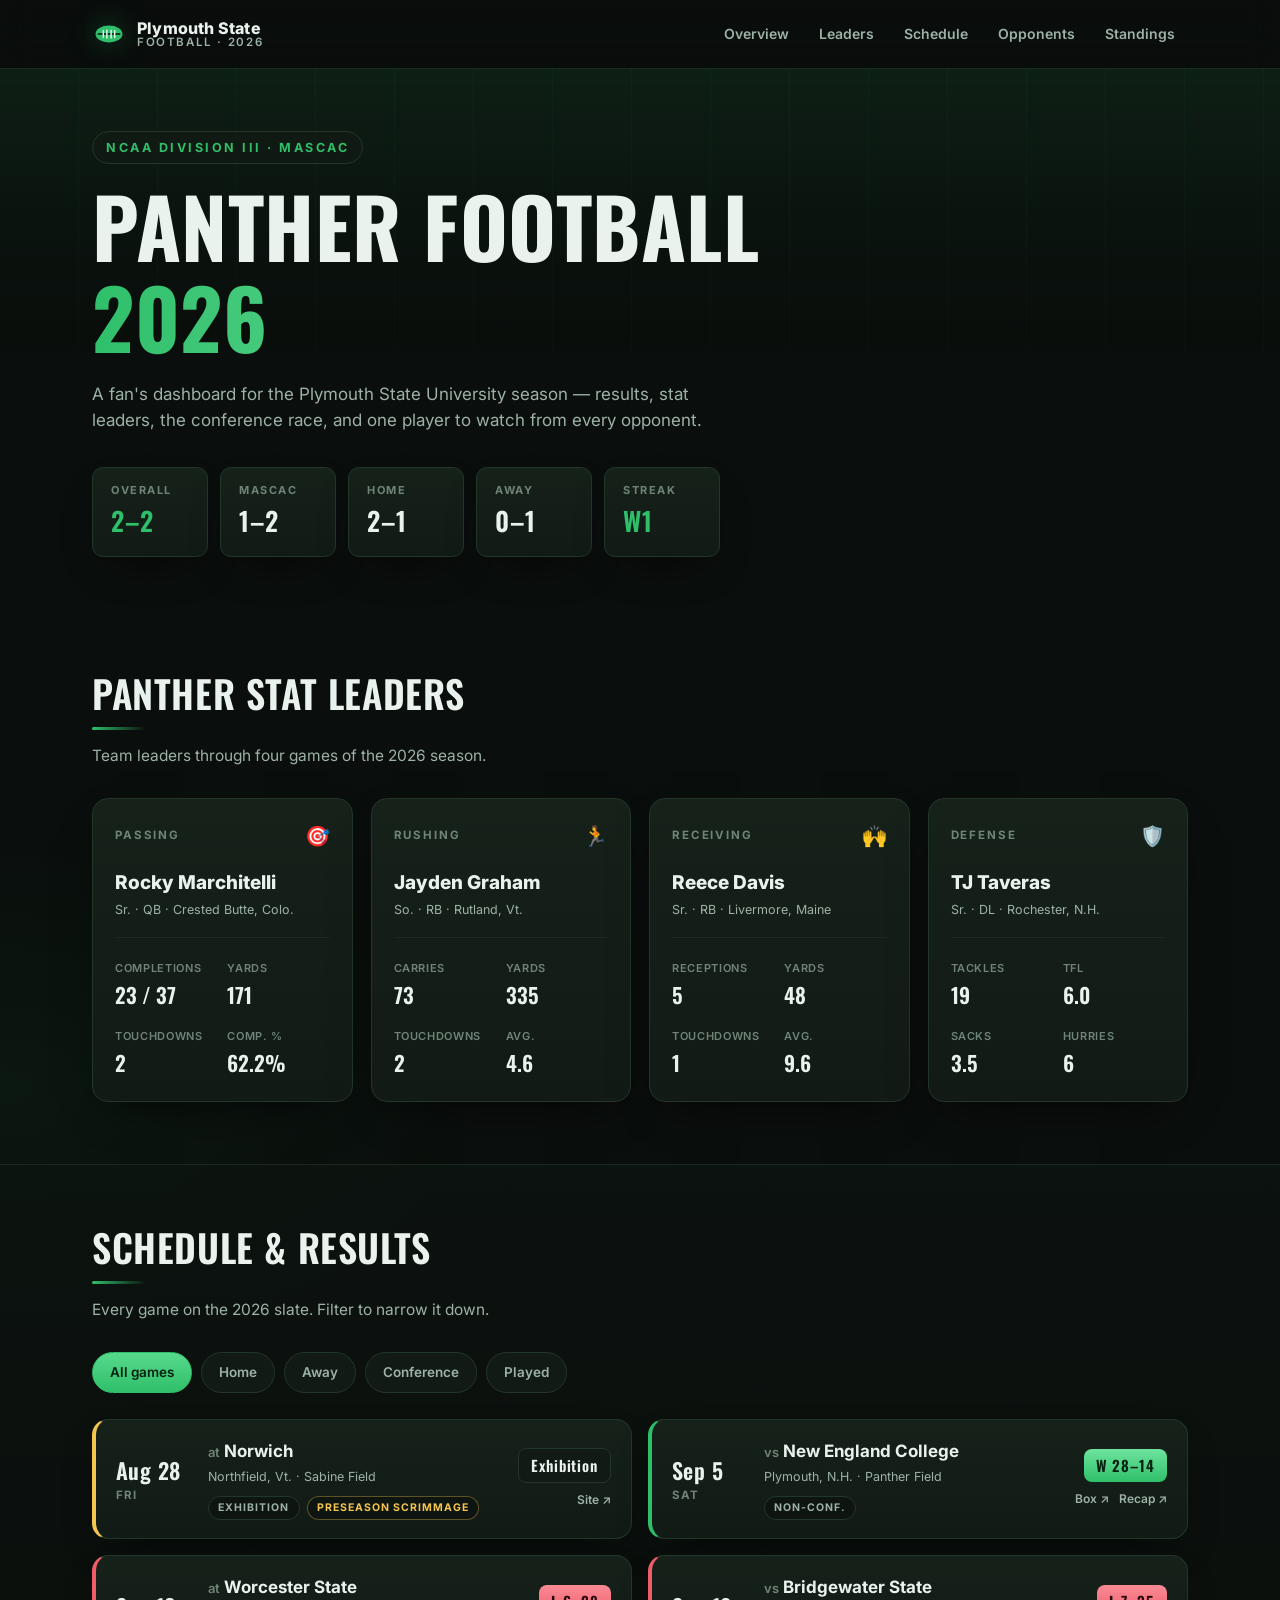
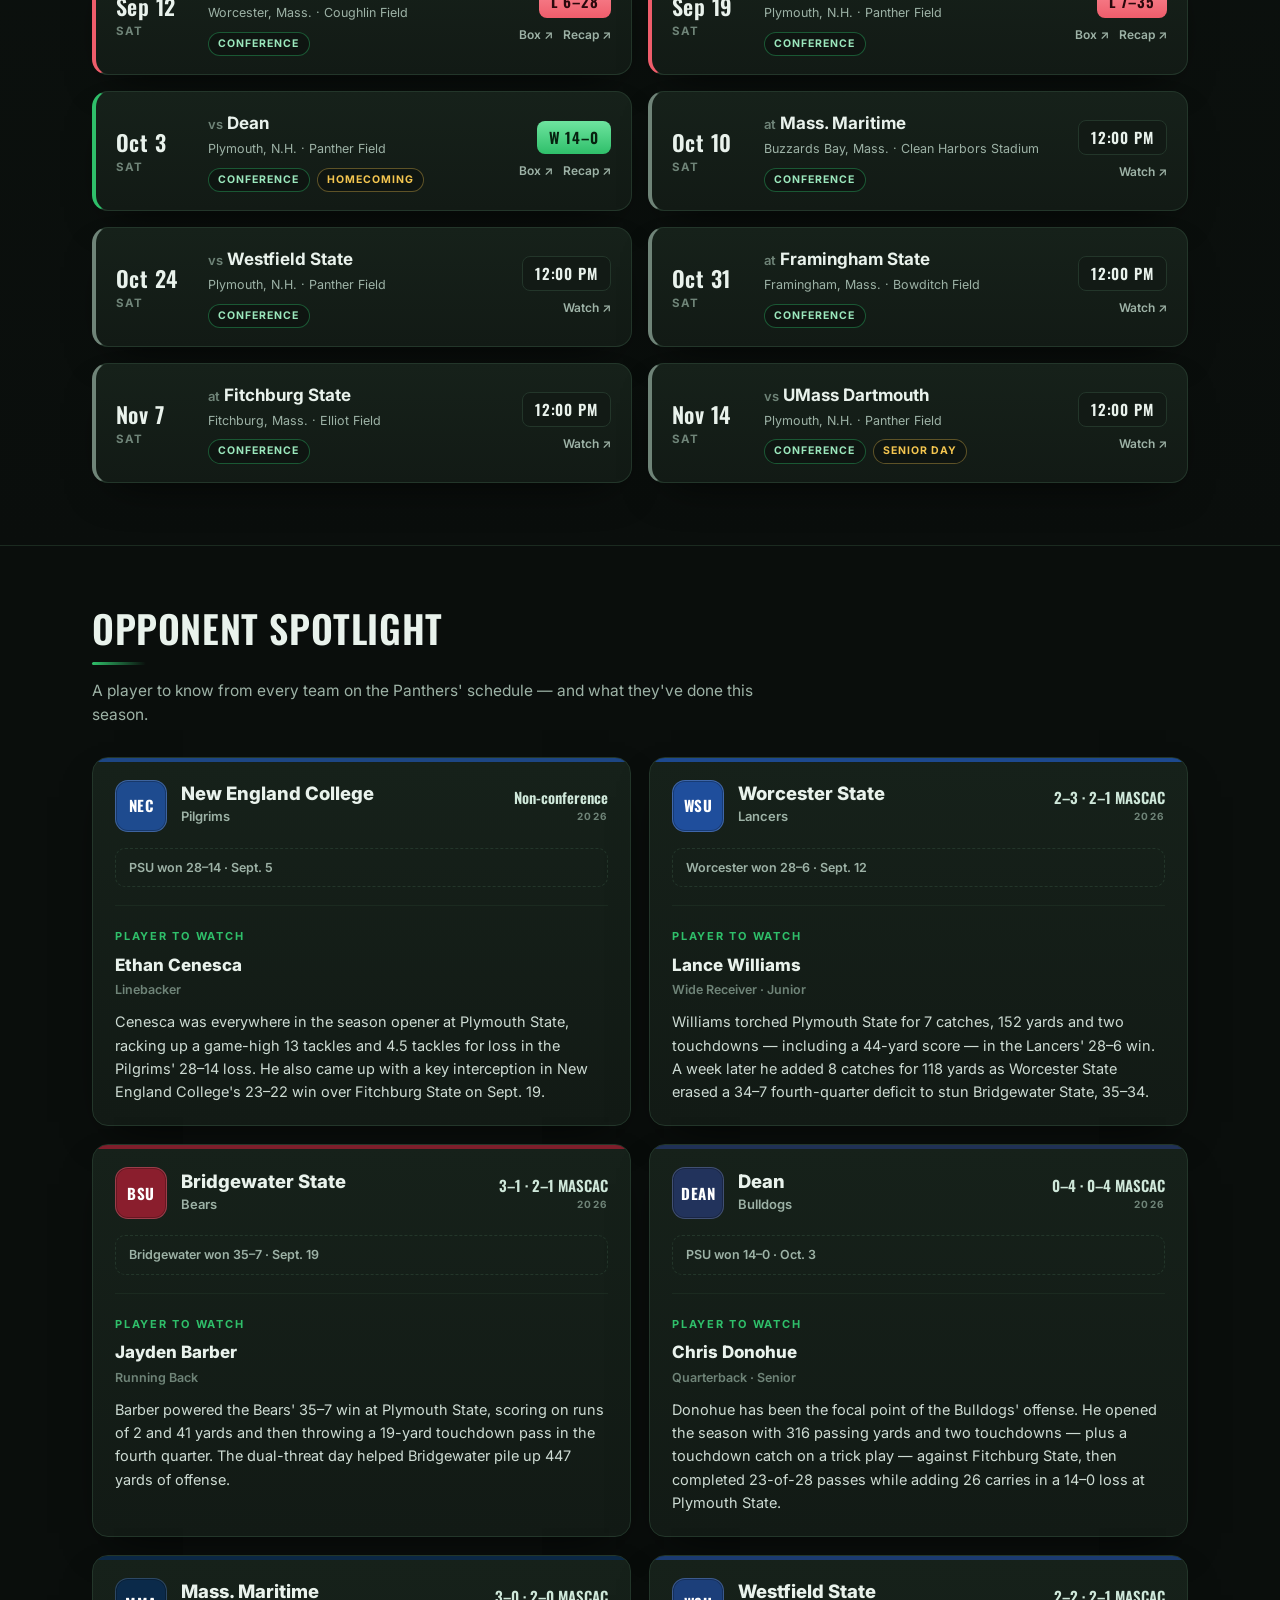
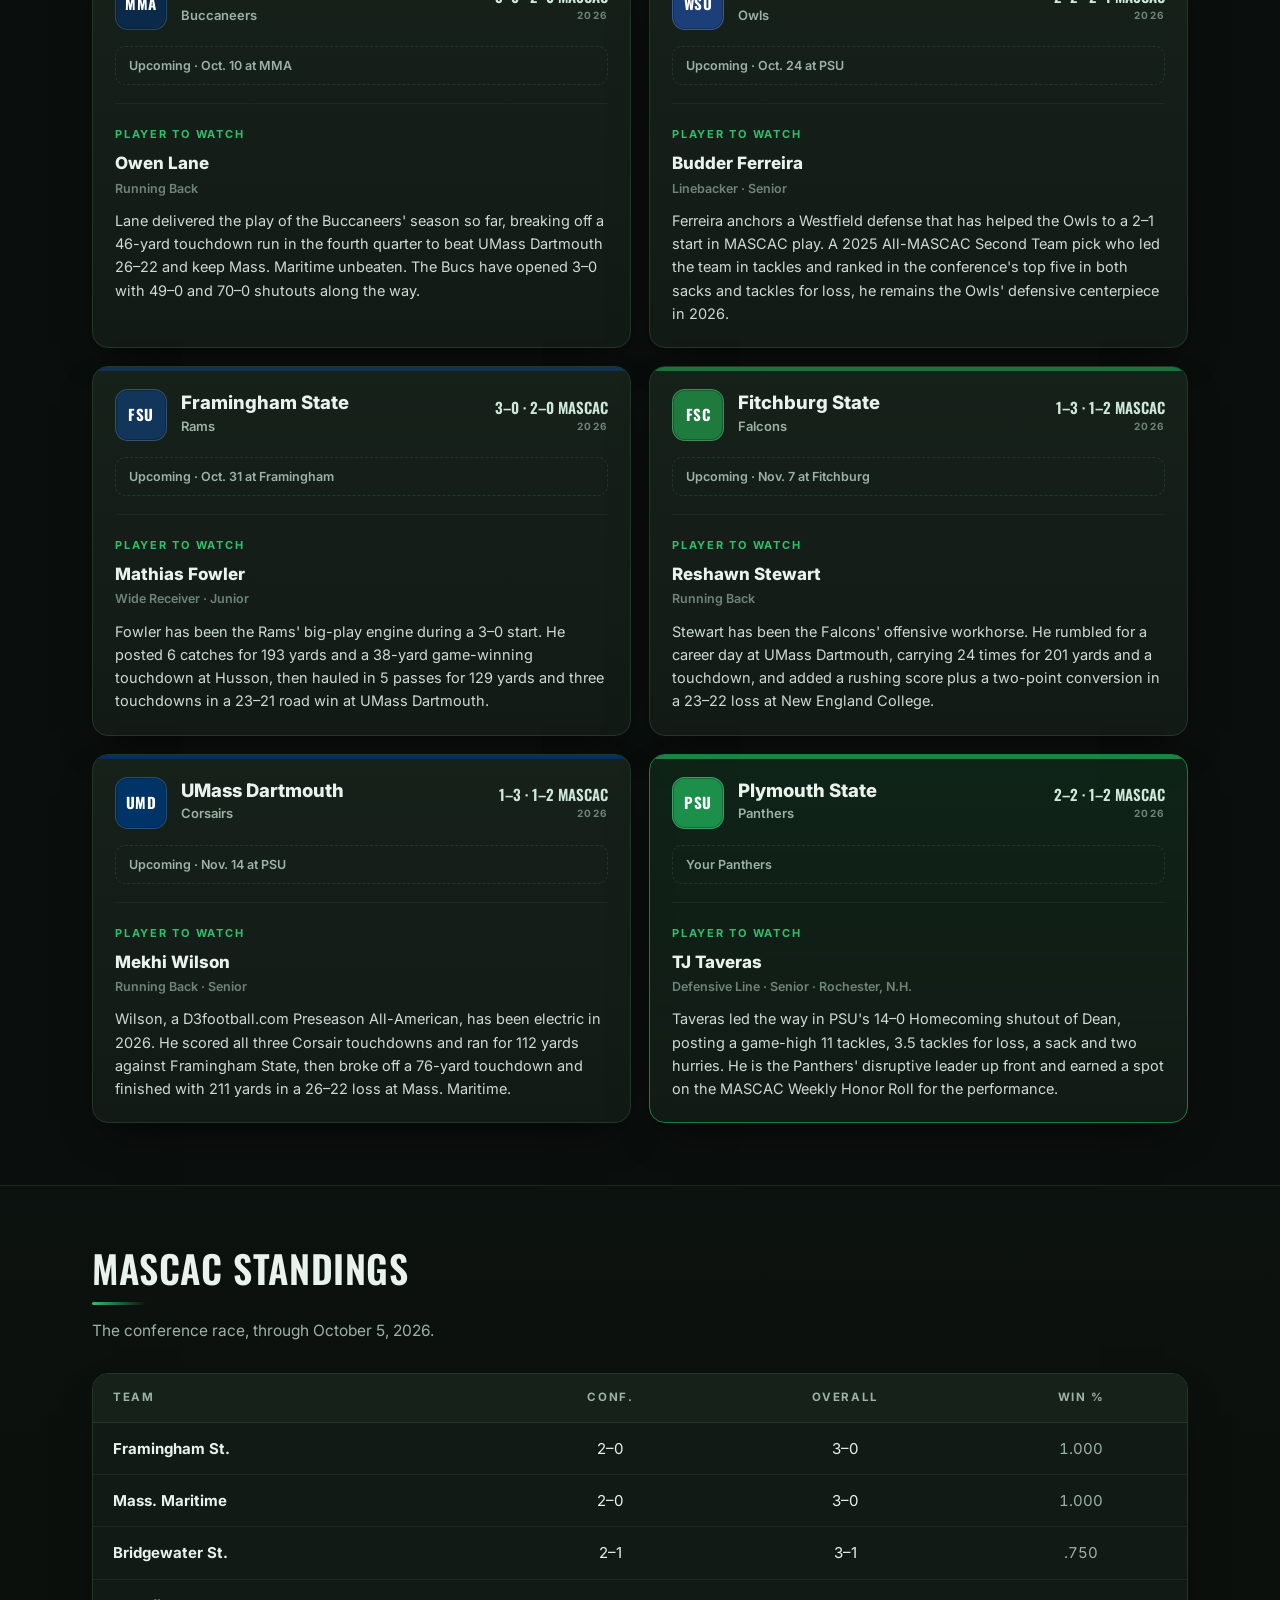
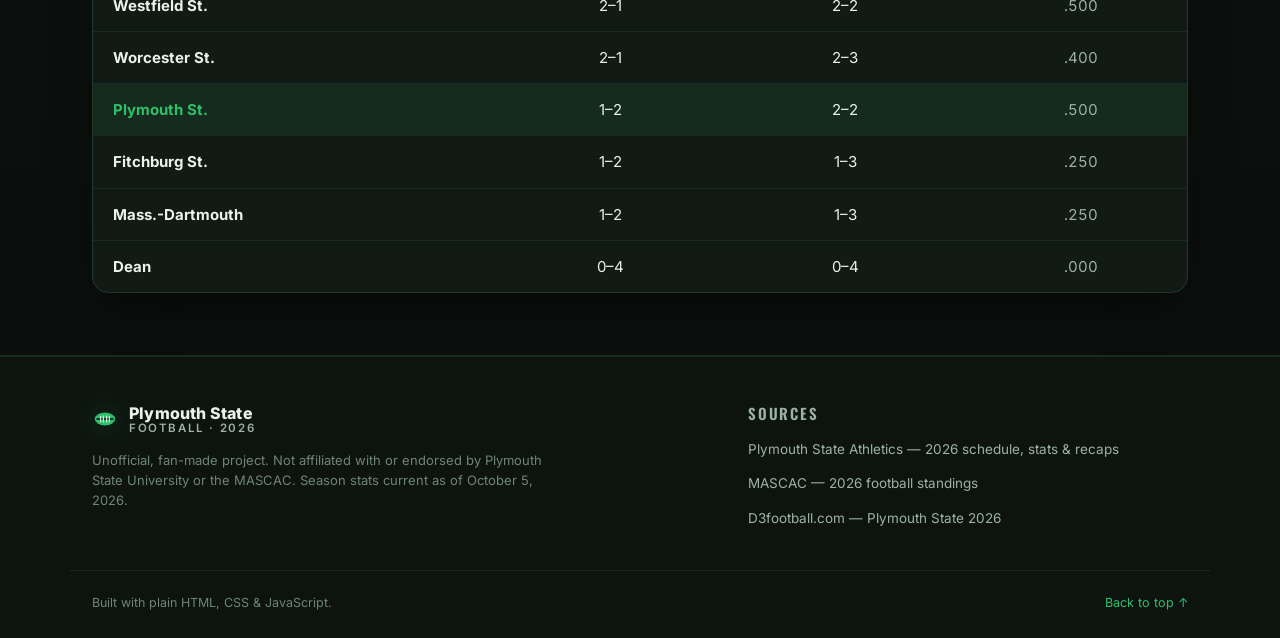
==== index.html @ 19d12f1f "Plymouth State Football 2026 season dashboard" ====
<!DOCTYPE html>
<html lang="en">
<head>
  <meta charset="UTF-8" />
  <meta name="viewport" content="width=device-width, initial-scale=1.0" />
  <title>Plymouth State Football · 2026 Season</title>
  <meta name="description" content="Unofficial dashboard for the Plymouth State University Panthers 2026 football season: schedule, results, stat leaders, MASCAC standings, and a featured player from every opponent." />
  <link rel="preconnect" href="https://fonts.googleapis.com" />
  <link rel="preconnect" href="https://fonts.gstatic.com" crossorigin />
  <link href="https://fonts.googleapis.com/css2?family=Inter:wght@400;500;600;700;800;900&family=Oswald:wght@500;600;700&display=swap" rel="stylesheet" />
  <link rel="stylesheet" href="styles.css" />
</head>
<body>
  <!-- ===================== HEADER ===================== -->
  <header class="site-header" id="top">
    <div class="container header-inner">
      <a class="brand" href="#top">
        <span class="brand-mark" aria-hidden="true">
          <svg viewBox="0 0 48 48" width="34" height="34" role="img" aria-label="Football">
            <ellipse cx="24" cy="24" rx="19" ry="12" fill="#2fbf6a"/>
            <path d="M9 24h30" stroke="#0a0e0c" stroke-width="2.4" stroke-linecap="round"/>
            <path d="M16 19v10M21 18.5v11M27 18.5v11M32 19v10" stroke="#eafff2" stroke-width="2" stroke-linecap="round"/>
          </svg>
        </span>
        <span class="brand-text">
          <strong>Plymouth State</strong>
          <small>Football · 2026</small>
        </span>
      </a>

      <nav class="main-nav" aria-label="Section navigation">
        <a href="#overview">Overview</a>
        <a href="#leaders">Leaders</a>
        <a href="#schedule">Schedule</a>
        <a href="#opponents">Opponents</a>
        <a href="#standings">Standings</a>
      </nav>
    </div>
  </header>

  <main>
    <!-- ===================== HERO ===================== -->
    <section class="hero" id="overview">
      <div class="hero-glow" aria-hidden="true"></div>
      <div class="container hero-inner">
        <p class="eyebrow">NCAA Division III · MASCAC</p>
        <h1>Panther Football <span>2026</span></h1>
        <p class="hero-sub">
          A fan's dashboard for the Plymouth State University season — results, stat
          leaders, the conference race, and one player to watch from every opponent.
        </p>

        <div class="record-strip" id="recordStrip" aria-label="Season record"></div>
      </div>
    </section>

    <!-- ===================== LEADERS ===================== -->
    <section class="section" id="leaders">
      <div class="container">
        <div class="section-head">
          <h2>Panther Stat Leaders</h2>
          <p>Team leaders through four games of the 2026 season.</p>
        </div>
        <div class="leader-grid" id="leaderGrid"></div>
      </div>
    </section>

    <!-- ===================== SCHEDULE ===================== -->
    <section class="section alt" id="schedule">
      <div class="container">
        <div class="section-head">
          <h2>Schedule &amp; Results</h2>
          <p>Every game on the 2026 slate. Filter to narrow it down.</p>
        </div>

        <div class="filter-bar" id="filterBar" role="tablist" aria-label="Filter schedule">
          <button class="filter is-active" data-filter="all" role="tab" aria-selected="true">All games</button>
          <button class="filter" data-filter="home" role="tab" aria-selected="false">Home</button>
          <button class="filter" data-filter="away" role="tab" aria-selected="false">Away</button>
          <button class="filter" data-filter="conf" role="tab" aria-selected="false">Conference</button>
          <button class="filter" data-filter="played" role="tab" aria-selected="false">Played</button>
        </div>

        <div class="schedule-grid" id="scheduleGrid"></div>
      </div>
    </section>

    <!-- ===================== OPPONENTS ===================== -->
    <section class="section" id="opponents">
      <div class="container">
        <div class="section-head">
          <h2>Opponent Spotlight</h2>
          <p>A player to know from every team on the Panthers' schedule — and what they've done this season.</p>
        </div>
        <div class="opponent-grid" id="opponentGrid"></div>
      </div>
    </section>

    <!-- ===================== STANDINGS ===================== -->
    <section class="section alt" id="standings">
      <div class="container">
        <div class="section-head">
          <h2>MASCAC Standings</h2>
          <p>The conference race, through October 5, 2026.</p>
        </div>

        <div class="standings-wrap">
          <table class="standings">
            <thead>
              <tr>
                <th scope="col" class="col-team">Team</th>
                <th scope="col">Conf.</th>
                <th scope="col">Overall</th>
                <th scope="col" class="col-pct">Win %</th>
              </tr>
            </thead>
            <tbody id="standingsBody"></tbody>
          </table>
        </div>
      </div>
    </section>
  </main>

  <!-- ===================== FOOTER ===================== -->
  <footer class="site-footer">
    <div class="container footer-inner">
      <div class="footer-about">
        <div class="brand small">
          <span class="brand-mark" aria-hidden="true">
            <svg viewBox="0 0 48 48" width="26" height="26" role="img" aria-label="Football">
              <ellipse cx="24" cy="24" rx="19" ry="12" fill="#2fbf6a"/>
              <path d="M9 24h30" stroke="#0a0e0c" stroke-width="2.4" stroke-linecap="round"/>
              <path d="M16 19v10M21 18.5v11M27 18.5v11M32 19v10" stroke="#eafff2" stroke-width="2" stroke-linecap="round"/>
            </svg>
          </span>
          <span class="brand-text"><strong>Plymouth State</strong><small>Football · 2026</small></span>
        </div>
        <p class="disclaimer">
          Unofficial, fan-made project. Not affiliated with or endorsed by Plymouth State
          University or the MASCAC. Season stats current as of <span id="updated">October 5, 2026</span>.
        </p>
      </div>

      <div class="footer-sources">
        <h3>Sources</h3>
        <ul id="sourceList"></ul>
      </div>
    </div>
    <div class="container footer-bottom">
      <span>Built with plain HTML, CSS &amp; JavaScript.</span>
      <a href="#top">Back to top ↑</a>
    </div>
  </footer>

  <script src="data.js"></script>
  <script src="app.js"></script>
</body>
</html>
---- styles.css ----
/* =========================================================================
   Plymouth State Football 2026 — dark dashboard theme
   ========================================================================= */

:root {
  --bg:         #0a0e0c;
  --bg-alt:     #0d1410;
  --panel:      #121a15;
  --panel-2:    #16211a;
  --border:     #23362a;
  --border-soft:#1b2a20;
  --text:       #e9f2ec;
  --muted:      #9db2a6;
  --muted-dim:  #6f8478;
  --green:      #2fbf6a;
  --green-deep: #12833f;
  --green-glow: rgba(47, 191, 106, .35);
  --gold:       #f4c650;
  --red:        #ef5d6b;
  --radius:     16px;
  --radius-sm:  11px;
  --shadow:     0 18px 45px -22px rgba(0, 0, 0, .85);
  --maxw:       1140px;
  --font:       "Inter", system-ui, -apple-system, "Segoe UI", Roboto, sans-serif;
  --display:    "Oswald", "Inter", system-ui, sans-serif;
}

* { box-sizing: border-box; }

html { scroll-behavior: smooth; scroll-padding-top: 84px; }

body {
  margin: 0;
  background:
    radial-gradient(1200px 600px at 80% -10%, rgba(47, 191, 106, .10), transparent 60%),
    radial-gradient(900px 500px at 0% 20%, rgba(18, 131, 63, .08), transparent 55%),
    var(--bg);
  color: var(--text);
  font-family: var(--font);
  line-height: 1.55;
  -webkit-font-smoothing: antialiased;
  text-rendering: optimizeLegibility;
}

.container { width: 100%; max-width: var(--maxw); margin-inline: auto; padding-inline: 22px; }

a { color: var(--green); text-decoration: none; }
a:hover { text-decoration: underline; }

h1, h2, h3 { margin: 0; line-height: 1.1; }
p { margin: 0; }

/* -------------------------------- Header ------------------------------- */
.site-header {
  position: sticky;
  top: 0;
  z-index: 50;
  backdrop-filter: blur(14px);
  background: rgba(10, 14, 12, .78);
  border-bottom: 1px solid var(--border-soft);
}

.header-inner {
  display: flex;
  align-items: center;
  justify-content: space-between;
  gap: 18px;
  min-height: 68px;
}

.brand { display: inline-flex; align-items: center; gap: 11px; color: var(--text); }
.brand:hover { text-decoration: none; }
.brand-mark { display: grid; place-items: center; filter: drop-shadow(0 0 14px var(--green-glow)); }
.brand-text { display: flex; flex-direction: column; line-height: 1.05; }
.brand-text strong { font-weight: 800; font-size: 16px; letter-spacing: .2px; }
.brand-text small { color: var(--muted); font-size: 11.5px; font-weight: 600; letter-spacing: .14em; text-transform: uppercase; }

.main-nav { display: flex; gap: 4px; flex-wrap: wrap; }
.main-nav a {
  color: var(--muted);
  font-size: 14px;
  font-weight: 600;
  padding: 8px 13px;
  border-radius: 999px;
  transition: color .18s ease, background .18s ease;
}
.main-nav a:hover { color: var(--text); background: var(--panel-2); text-decoration: none; }

/* --------------------------------- Hero -------------------------------- */
.hero { position: relative; overflow: hidden; padding: 62px 0 54px; }
.hero-glow {
  position: absolute; inset: 0;
  background:
    linear-gradient(180deg, rgba(47, 191, 106, .10), transparent 55%),
    repeating-linear-gradient(90deg, transparent 0 78px, rgba(47, 191, 106, .045) 78px 79px);
  -webkit-mask-image: linear-gradient(180deg, #000, transparent 92%);
  mask-image: linear-gradient(180deg, #000, transparent 92%);
  pointer-events: none;
}
.hero-inner { position: relative; }

.eyebrow {
  display: inline-block;
  color: var(--green);
  font-size: 12.5px;
  font-weight: 700;
  letter-spacing: .2em;
  text-transform: uppercase;
  margin-bottom: 16px;
  padding: 6px 13px;
  border: 1px solid var(--border);
  border-radius: 999px;
  background: rgba(18, 26, 21, .7);
}

.hero h1 {
  font-family: var(--display);
  font-weight: 700;
  font-size: clamp(42px, 8vw, 82px);
  letter-spacing: .5px;
  text-transform: uppercase;
}
.hero h1 span {
  display: block;
  color: transparent;
  background: linear-gradient(92deg, var(--green), #8ff0b8 70%);
  -webkit-background-clip: text;
  background-clip: text;
}
.hero-sub { max-width: 620px; margin-top: 20px; color: var(--muted); font-size: 17px; }

.record-strip {
  display: flex;
  flex-wrap: wrap;
  gap: 12px;
  margin-top: 34px;
}
.record-pill {
  display: flex;
  flex-direction: column;
  gap: 2px;
  min-width: 116px;
  padding: 14px 18px;
  background: linear-gradient(180deg, var(--panel-2), var(--panel));
  border: 1px solid var(--border);
  border-radius: var(--radius-sm);
  box-shadow: var(--shadow);
}
.record-pill .rp-label {
  color: var(--muted-dim);
  font-size: 11px;
  font-weight: 700;
  letter-spacing: .14em;
  text-transform: uppercase;
}
.record-pill .rp-value { font-family: var(--display); font-size: 26px; font-weight: 600; letter-spacing: .5px; }
.record-pill.accent .rp-value { color: var(--green); }

/* ------------------------------- Sections ------------------------------ */
.section { padding: 62px 0; }
.section.alt { background: linear-gradient(180deg, rgba(13, 20, 16, .6), rgba(10, 14, 12, .6)); border-block: 1px solid var(--border-soft); }

.section-head { margin-bottom: 30px; max-width: 680px; }
.section-head h2 {
  font-family: var(--display);
  font-size: clamp(26px, 4vw, 38px);
  font-weight: 600;
  text-transform: uppercase;
  letter-spacing: .6px;
}
.section-head h2::after {
  content: "";
  display: block;
  width: 54px; height: 3px;
  margin-top: 12px;
  border-radius: 3px;
  background: linear-gradient(90deg, var(--green), transparent);
}
.section-head p { color: var(--muted); margin-top: 14px; font-size: 15.5px; }

/* ------------------------------- Leaders ------------------------------- */
.leader-grid {
  display: grid;
  grid-template-columns: repeat(4, 1fr);
  gap: 18px;
}
.leader-card {
  background: linear-gradient(180deg, var(--panel-2), var(--panel));
  border: 1px solid var(--border);
  border-radius: var(--radius);
  padding: 22px;
  box-shadow: var(--shadow);
  transition: transform .2s ease, border-color .2s ease;
}
.leader-card:hover { transform: translateY(-4px); border-color: var(--green-deep); }
.leader-card .lc-top { display: flex; align-items: center; justify-content: space-between; margin-bottom: 16px; }
.leader-card .lc-group {
  color: var(--muted-dim); font-size: 11.5px; font-weight: 700;
  letter-spacing: .16em; text-transform: uppercase;
}
.leader-card .lc-icon { font-size: 20px; }
.leader-card .lc-name { font-size: 19px; font-weight: 800; }
.leader-card .lc-meta { color: var(--muted); font-size: 12.5px; margin-top: 3px; min-height: 18px; }
.leader-card .lc-stats {
  display: grid; grid-template-columns: 1fr 1fr; gap: 10px; margin-top: 18px;
  padding-top: 16px; border-top: 1px solid var(--border-soft);
}
.leader-card .lc-stats .k { color: var(--muted-dim); font-size: 11px; font-weight: 600; letter-spacing: .06em; text-transform: uppercase; }
.leader-card .lc-stats .v { font-family: var(--display); font-size: 21px; font-weight: 600; }

/* ------------------------------- Filters ------------------------------- */
.filter-bar { display: flex; flex-wrap: wrap; gap: 9px; margin-bottom: 26px; }
.filter {
  font: inherit;
  color: var(--muted);
  background: var(--panel);
  border: 1px solid var(--border);
  border-radius: 999px;
  padding: 9px 17px;
  font-size: 13.5px;
  font-weight: 600;
  cursor: pointer;
  transition: all .16s ease;
}
.filter:hover { color: var(--text); border-color: var(--green-deep); }
.filter.is-active {
  color: #06210f;
  background: linear-gradient(180deg, #58d98c, var(--green));
  border-color: var(--green);
}

/* ------------------------------ Schedule ------------------------------- */
.schedule-grid { display: grid; grid-template-columns: repeat(2, 1fr); gap: 16px; }

.game-card {
  position: relative;
  display: grid;
  grid-template-columns: 76px 1fr auto;
  gap: 16px;
  align-items: center;
  padding: 18px 20px;
  background: linear-gradient(180deg, var(--panel-2), var(--panel));
  border: 1px solid var(--border);
  border-left: 4px solid var(--border);
  border-radius: var(--radius);
  box-shadow: var(--shadow);
  transition: transform .18s ease, border-color .18s ease;
}
.game-card:hover { transform: translateY(-3px); }
.game-card.win  { border-left-color: var(--green); }
.game-card.loss { border-left-color: var(--red); }
.game-card.upcoming { border-left-color: var(--muted-dim); }
.game-card.exhibition { border-left-color: var(--gold); }

.gc-date { display: flex; flex-direction: column; }
.gc-date .d { font-family: var(--display); font-size: 22px; font-weight: 600; letter-spacing: .4px; }
.gc-date .w { color: var(--muted-dim); font-size: 11.5px; font-weight: 700; letter-spacing: .1em; text-transform: uppercase; }

.gc-body { min-width: 0; }
.gc-opp { font-size: 17px; font-weight: 700; }
.gc-opp .loc { color: var(--muted-dim); font-weight: 600; font-size: 13px; margin-right: 4px; }
.gc-site { color: var(--muted); font-size: 12.5px; margin-top: 3px; }
.gc-tags { display: flex; flex-wrap: wrap; gap: 7px; margin-top: 9px; }
.tag {
  font-size: 10.5px; font-weight: 700; letter-spacing: .1em; text-transform: uppercase;
  padding: 3px 9px; border-radius: 999px; border: 1px solid var(--border);
  color: var(--muted); background: rgba(10, 14, 12, .5);
}
.tag.conf { color: #9be7bd; border-color: rgba(47, 191, 106, .4); }
.tag.note { color: var(--gold); border-color: rgba(244, 198, 80, .35); }

.gc-result { text-align: right; display: flex; flex-direction: column; align-items: flex-end; gap: 8px; }
.gc-badge {
  font-family: var(--display);
  font-size: 15px; font-weight: 600; letter-spacing: .06em;
  padding: 5px 12px; border-radius: 8px; white-space: nowrap;
}
.gc-badge.win  { color: #07210f; background: linear-gradient(180deg, #6ee49f, var(--green)); }
.gc-badge.loss { color: #2a080c; background: linear-gradient(180deg, #f98a95, var(--red)); }
.gc-badge.time { color: var(--text); background: var(--panel); border: 1px solid var(--border); }
.gc-links { display: flex; gap: 10px; font-size: 12px; font-weight: 600; }
.gc-links a { color: var(--muted); }
.gc-links a:hover { color: var(--green); }

/* ------------------------------ Opponents ------------------------------ */
.opponent-grid { display: grid; grid-template-columns: repeat(2, 1fr); gap: 18px; }

.opp-card {
  position: relative;
  display: flex;
  flex-direction: column;
  background: linear-gradient(180deg, var(--panel-2), var(--panel));
  border: 1px solid var(--border);
  border-radius: var(--radius);
  padding: 22px;
  box-shadow: var(--shadow);
  overflow: hidden;
  transition: transform .2s ease, border-color .2s ease;
}
.opp-card::before {
  content: "";
  position: absolute; inset: 0 0 auto 0; height: 4px;
  background: var(--team, var(--green));
  opacity: .9;
}
.opp-card:hover { transform: translateY(-4px); border-color: var(--team, var(--green-deep)); }
.opp-card.is-psu { border-color: var(--green-deep); background: linear-gradient(180deg, rgba(47, 191, 106, .12), var(--panel)); }

.opp-head { display: flex; align-items: center; gap: 14px; }
.opp-logo {
  flex: none;
  width: 52px; height: 52px; border-radius: 13px;
  display: grid; place-items: center;
  font-family: var(--display); font-size: 15px; font-weight: 700; letter-spacing: .5px;
  color: #fff;
  background: var(--team, #333);
  border: 1px solid rgba(255, 255, 255, .14);
  box-shadow: inset 0 0 0 1px rgba(0, 0, 0, .25);
}
.opp-title { min-width: 0; }
.opp-title h3 { font-size: 18.5px; font-weight: 800; }
.opp-title .mascot { color: var(--muted); font-size: 13px; font-weight: 600; }
.opp-record { margin-left: auto; text-align: right; }
.opp-record .conf { font-family: var(--display); font-size: 15px; font-weight: 600; color: #cfe8da; white-space: nowrap; }
.opp-record .label { color: var(--muted-dim); font-size: 10px; font-weight: 700; letter-spacing: .12em; text-transform: uppercase; }

.opp-matchup {
  margin-top: 16px; padding: 9px 13px;
  border: 1px dashed var(--border);
  border-radius: 10px;
  color: var(--muted); font-size: 12.5px; font-weight: 600;
}
.opp-player {
  margin-top: 18px; padding-top: 16px;
  border-top: 1px solid var(--border-soft);
}
.opp-player .op-kicker {
  color: var(--green); font-size: 11px; font-weight: 700;
  letter-spacing: .16em; text-transform: uppercase;
}
.opp-player .op-name { font-size: 17px; font-weight: 800; margin-top: 5px; }
.opp-player .op-meta { color: var(--muted-dim); font-size: 12.5px; font-weight: 600; margin-top: 2px; }
.opp-player .op-blurb { color: #cddbd3; font-size: 14.5px; margin-top: 11px; line-height: 1.6; }

/* ------------------------------ Standings ------------------------------ */
.standings-wrap {
  border: 1px solid var(--border);
  border-radius: var(--radius);
  overflow: hidden;
  box-shadow: var(--shadow);
  background: var(--panel);
}
.standings { width: 100%; border-collapse: collapse; font-size: 15px; }
.standings thead th {
  text-align: left;
  padding: 15px 20px;
  background: var(--panel-2);
  border-bottom: 1px solid var(--border);
  color: var(--muted);
  font-size: 11.5px; font-weight: 700; letter-spacing: .14em; text-transform: uppercase;
}
.standings th:not(.col-team), .standings td:not(:first-child) { text-align: center; }
.standings td { padding: 14px 20px; border-bottom: 1px solid var(--border-soft); }
.standings tbody tr:last-child td { border-bottom: none; }
.standings tbody tr:hover { background: rgba(47, 191, 106, .05); }
.standings .col-team { font-weight: 700; }
.standings tr.is-psu { background: rgba(47, 191, 106, .10); }
.standings tr.is-psu .col-team { color: var(--green); }
.standings tr.is-psu::after { content: ""; }
.standings .pct { color: var(--muted); font-variant-numeric: tabular-nums; }
.standings .col-pct { text-align: center; }

/* -------------------------------- Footer ------------------------------- */
.site-footer { border-top: 1px solid var(--border-soft); background: var(--bg-alt); padding: 48px 0 26px; }
.footer-inner { display: grid; grid-template-columns: 1.4fr 1fr; gap: 40px; }
.footer-about .brand { margin-bottom: 16px; }
.disclaimer { color: var(--muted-dim); font-size: 13px; max-width: 460px; }
.footer-sources h3 {
  font-family: var(--display); font-size: 15px; font-weight: 600;
  text-transform: uppercase; letter-spacing: .12em; color: var(--muted); margin-bottom: 14px;
}
.footer-sources ul { list-style: none; margin: 0; padding: 0; display: grid; gap: 10px; }
.footer-sources li a { color: var(--muted); font-size: 13.5px; }
.footer-sources li a:hover { color: var(--green); }
.footer-bottom {
  display: flex; justify-content: space-between; gap: 16px; flex-wrap: wrap;
  margin-top: 40px; padding-top: 22px;
  border-top: 1px solid var(--border-soft);
  color: var(--muted-dim); font-size: 12.5px;
}

/* ------------------------------ Responsive ----------------------------- */
@media (max-width: 980px) {
  .leader-grid { grid-template-columns: repeat(2, 1fr); }
  .opponent-grid { grid-template-columns: 1fr; }
  .footer-inner { grid-template-columns: 1fr; gap: 28px; }
}
@media (max-width: 760px) {
  .main-nav { display: none; }
  .schedule-grid { grid-template-columns: 1fr; }
  .game-card { grid-template-columns: 64px 1fr; }
  .gc-result { grid-column: 1 / -1; flex-direction: row; align-items: center; justify-content: space-between; }
}
@media (max-width: 520px) {
  .leader-grid { grid-template-columns: 1fr; }
  .section { padding: 46px 0; }
  .hero { padding: 40px 0 40px; }
}

@media (prefers-reduced-motion: reduce) {
  html { scroll-behavior: auto; }
  * { transition: none !important; animation: none !important; }
}

/* Key line for keyboard users */
a:focus-visible, button:focus-visible {
  outline: 2px solid var(--green);
  outline-offset: 3px;
  border-radius: 6px;
}
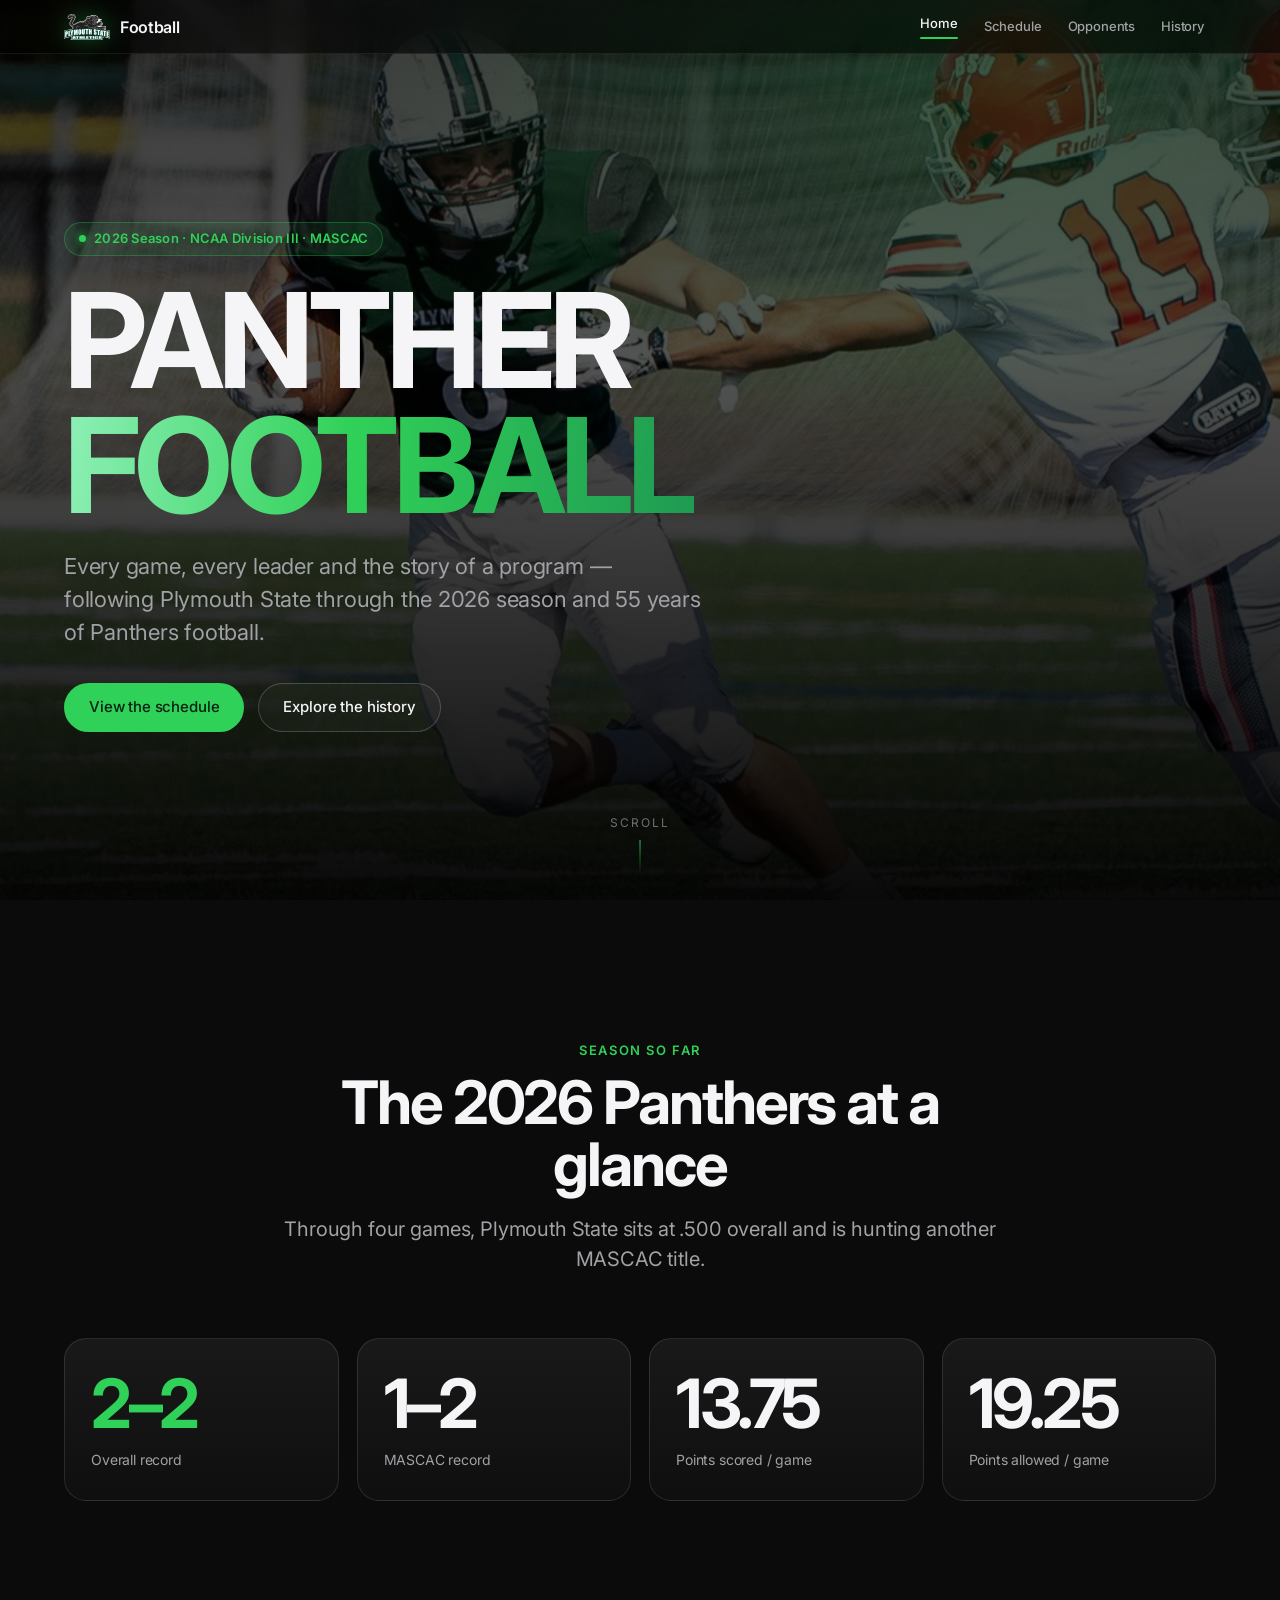
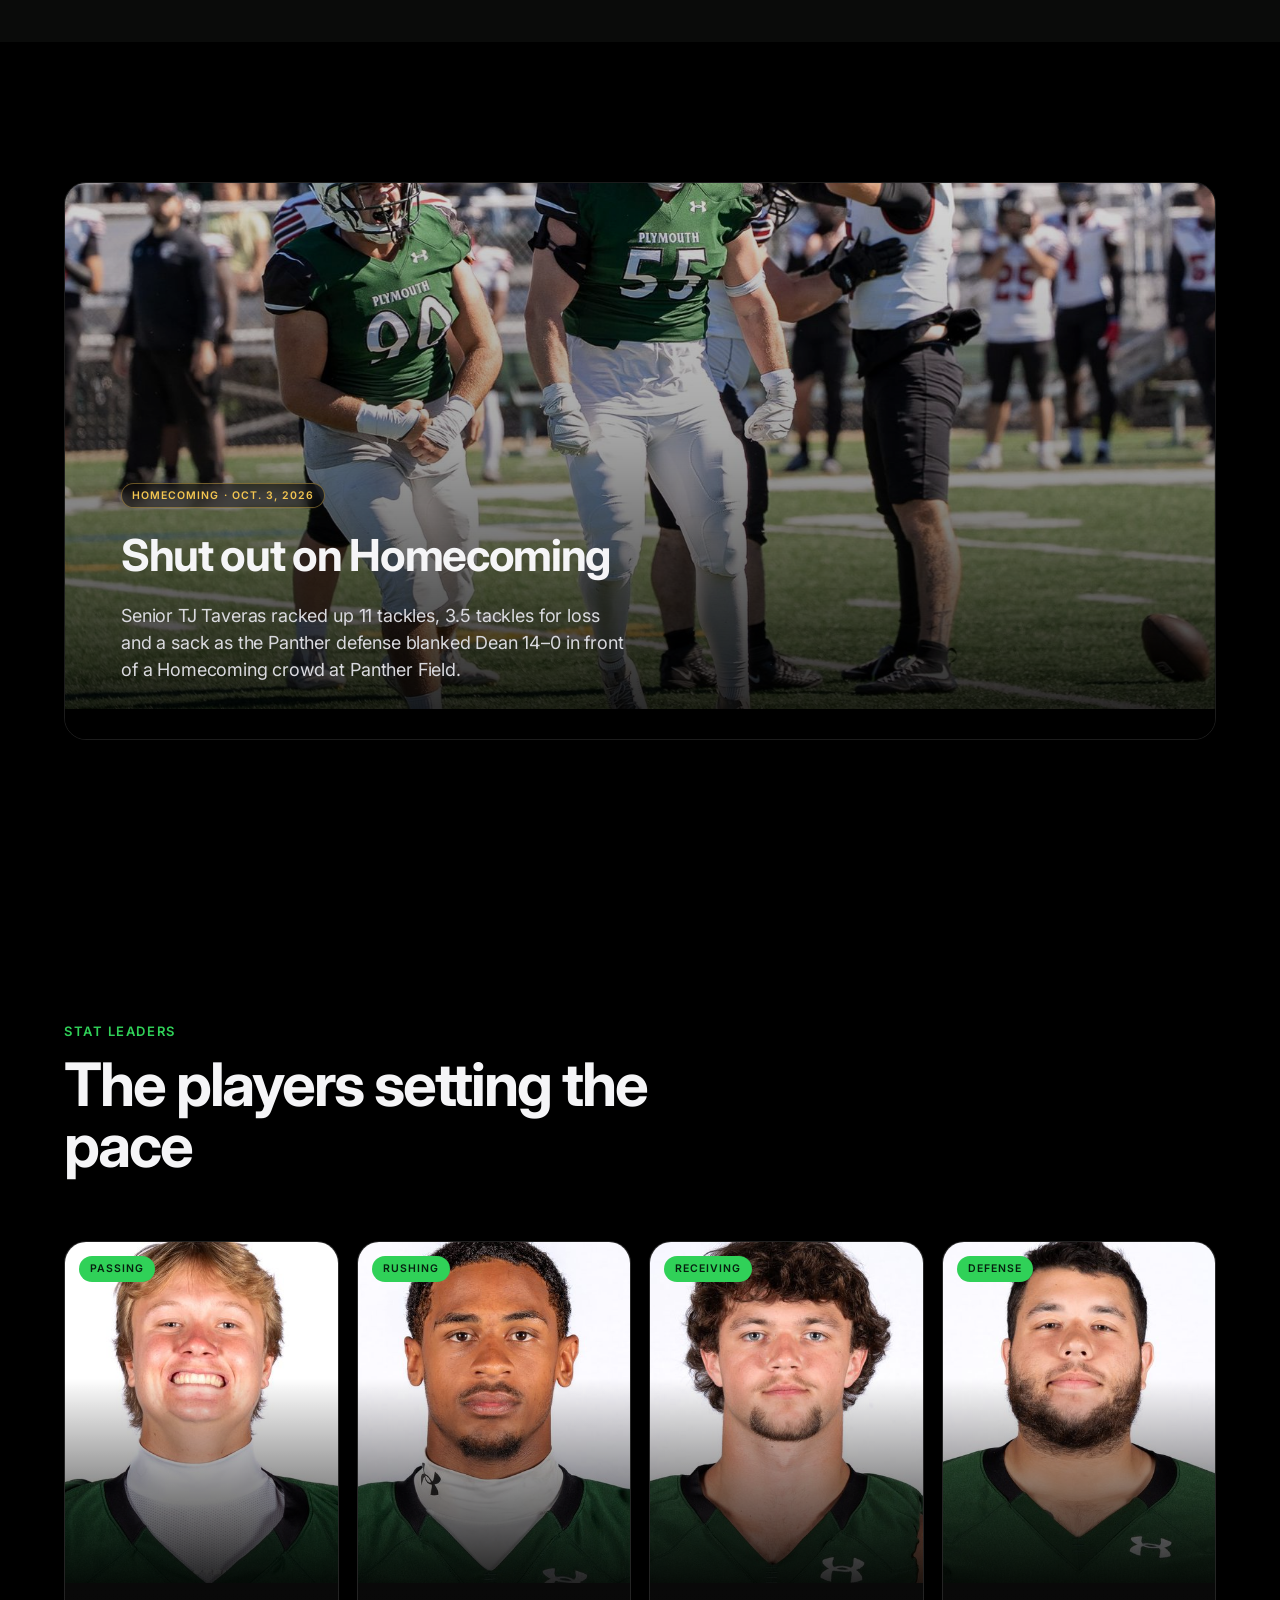
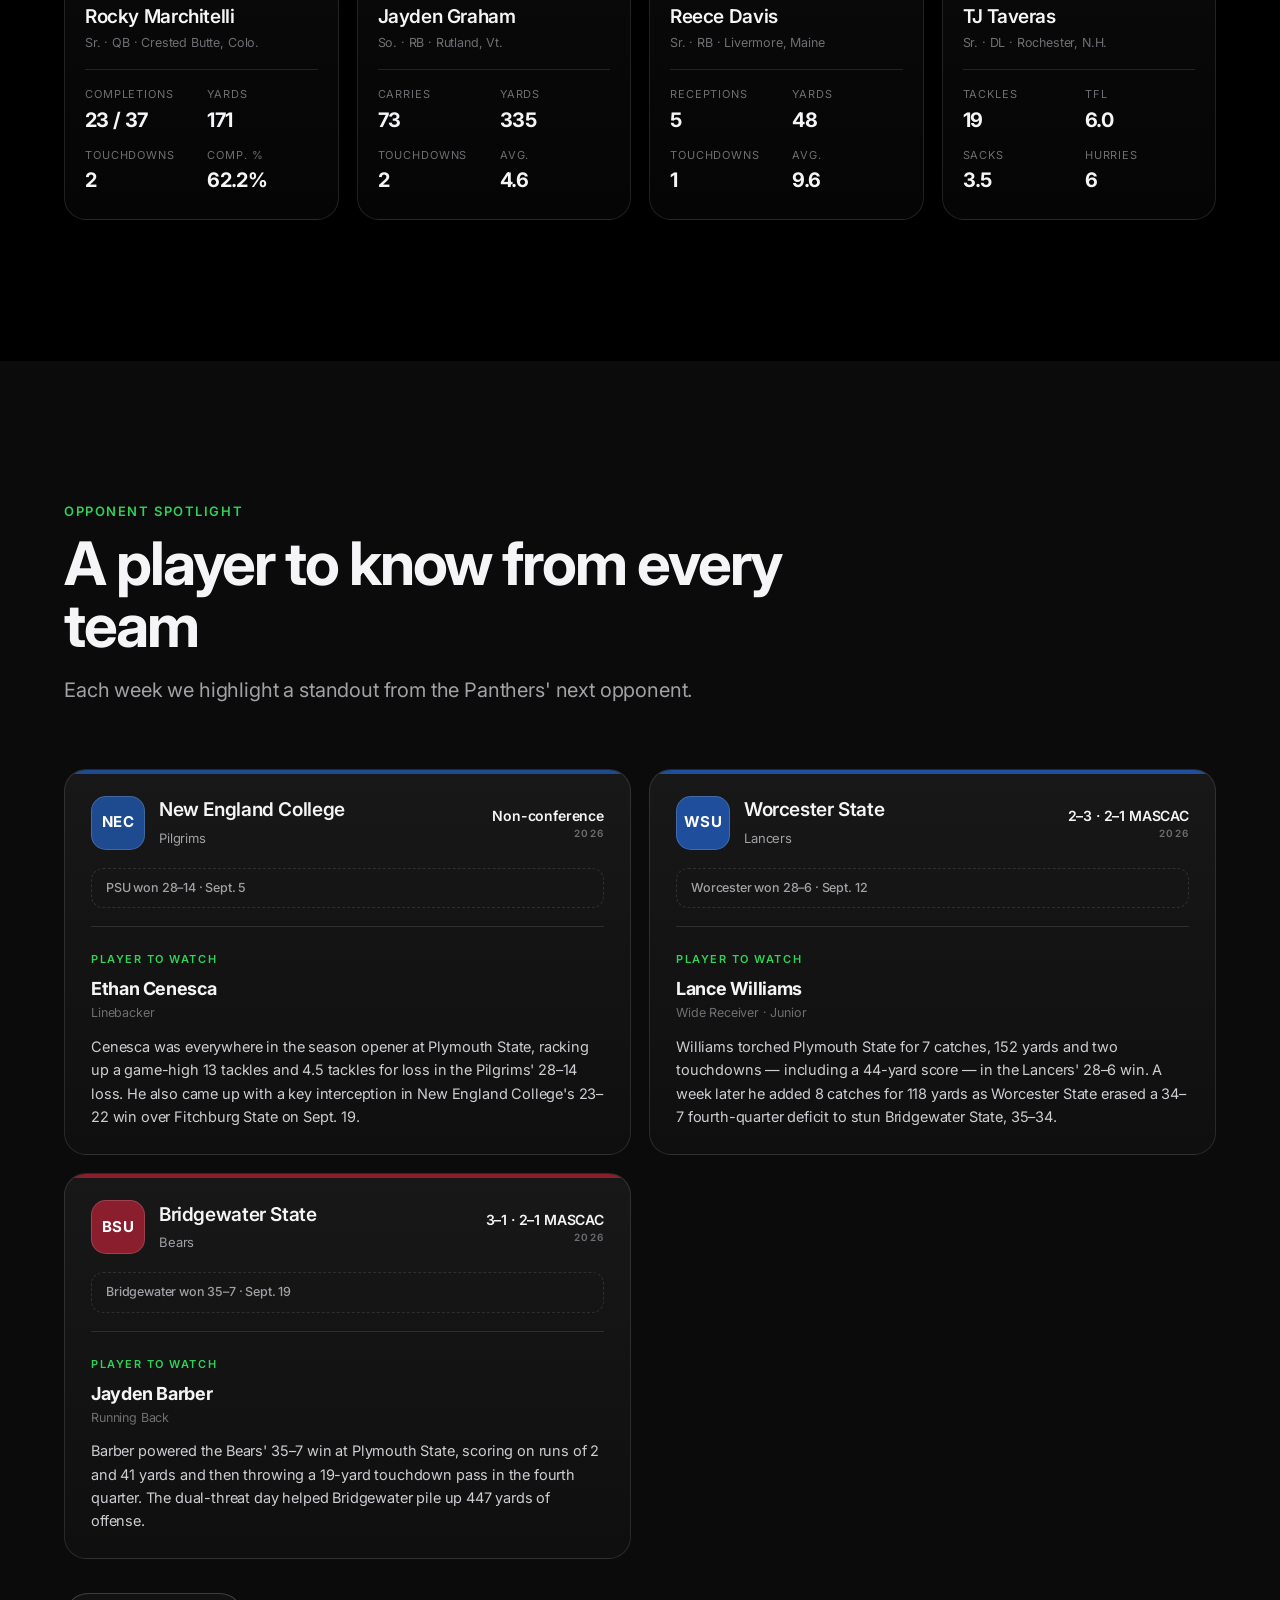
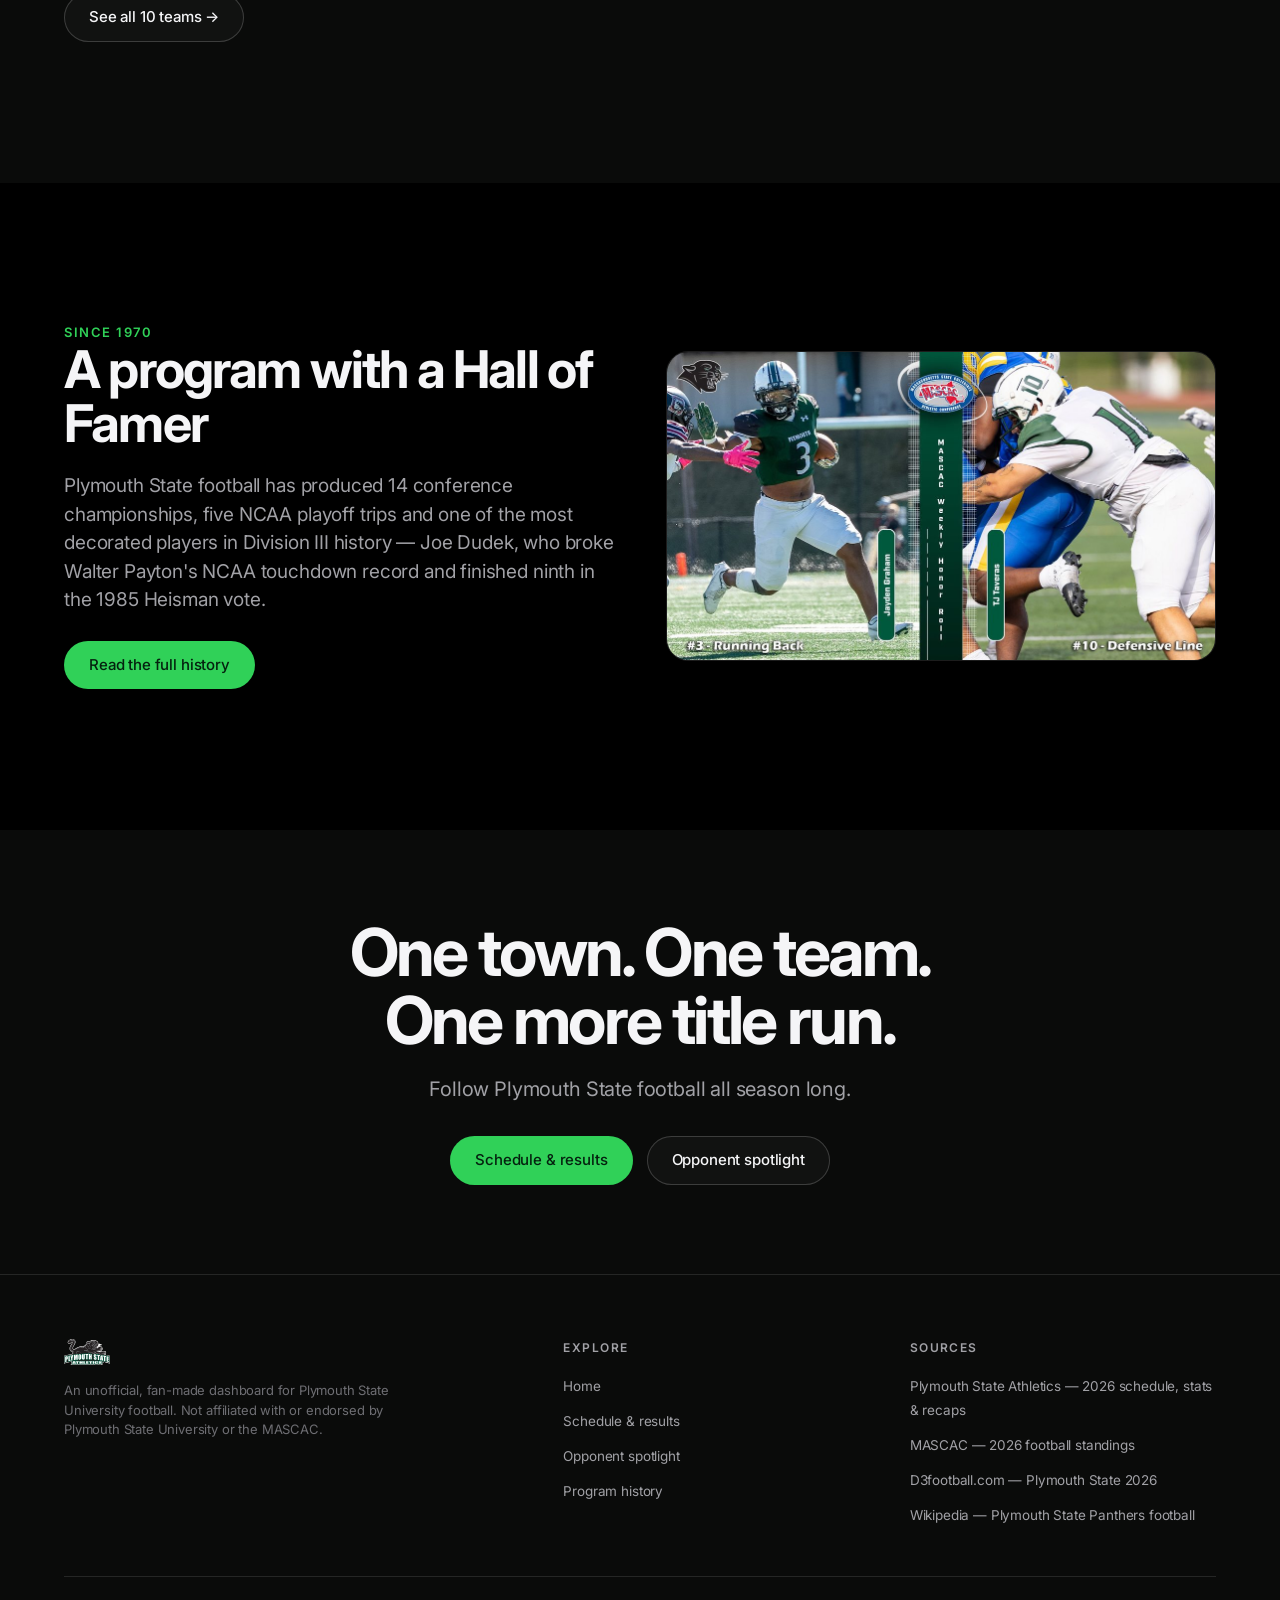
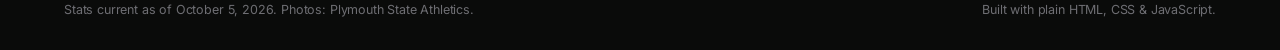
==== commit 05c5ab06: "Rebuild as Apple-style multi-page site with history, animations and photos" ====
--- a/index.html
+++ b/index.html
@@ -3,156 +3,179 @@
 <head>
   <meta charset="UTF-8" />
   <meta name="viewport" content="width=device-width, initial-scale=1.0" />
-  <title>Plymouth State Football · 2026 Season</title>
-  <meta name="description" content="Unofficial dashboard for the Plymouth State University Panthers 2026 football season: schedule, results, stat leaders, MASCAC standings, and a featured player from every opponent." />
+  <title>Plymouth State Football · 2026</title>
+  <meta name="description" content="The Plymouth State University Panthers 2026 football season — schedule, results, stat leaders and program history." />
   <link rel="preconnect" href="https://fonts.googleapis.com" />
   <link rel="preconnect" href="https://fonts.gstatic.com" crossorigin />
-  <link href="https://fonts.googleapis.com/css2?family=Inter:wght@400;500;600;700;800;900&family=Oswald:wght@500;600;700&display=swap" rel="stylesheet" />
+  <link href="https://fonts.googleapis.com/css2?family=Inter:wght@400;500;600;700;800&display=swap" rel="stylesheet" />
   <link rel="stylesheet" href="styles.css" />
 </head>
 <body>
-  <!-- ===================== HEADER ===================== -->
-  <header class="site-header" id="top">
-    <div class="container header-inner">
-      <a class="brand" href="#top">
-        <span class="brand-mark" aria-hidden="true">
-          <svg viewBox="0 0 48 48" width="34" height="34" role="img" aria-label="Football">
-            <ellipse cx="24" cy="24" rx="19" ry="12" fill="#2fbf6a"/>
-            <path d="M9 24h30" stroke="#0a0e0c" stroke-width="2.4" stroke-linecap="round"/>
-            <path d="M16 19v10M21 18.5v11M27 18.5v11M32 19v10" stroke="#eafff2" stroke-width="2" stroke-linecap="round"/>
-          </svg>
-        </span>
-        <span class="brand-text">
-          <strong>Plymouth State</strong>
-          <small>Football · 2026</small>
-        </span>
+  <div class="scroll-progress" aria-hidden="true"></div>
+
+  <!-- ============================= NAV ============================= -->
+  <header class="nav">
+    <div class="nav-inner">
+      <a class="nav-brand" href="index.html">
+        <img src="assets/img/logo.svg" alt="Plymouth State Panthers" />
+        <span>Football</span>
       </a>
-
-      <nav class="main-nav" aria-label="Section navigation">
-        <a href="#overview">Overview</a>
-        <a href="#leaders">Leaders</a>
-        <a href="#schedule">Schedule</a>
-        <a href="#opponents">Opponents</a>
-        <a href="#standings">Standings</a>
+      <button class="nav-toggle" aria-label="Menu" aria-expanded="false"><span></span></button>
+      <nav class="nav-links" aria-label="Primary">
+        <a href="index.html">Home</a>
+        <a href="schedule.html">Schedule</a>
+        <a href="opponents.html">Opponents</a>
+        <a href="history.html">History</a>
       </nav>
     </div>
   </header>
 
   <main>
-    <!-- ===================== HERO ===================== -->
-    <section class="hero" id="overview">
-      <div class="hero-glow" aria-hidden="true"></div>
-      <div class="container hero-inner">
-        <p class="eyebrow">NCAA Division III · MASCAC</p>
-        <h1>Panther Football <span>2026</span></h1>
-        <p class="hero-sub">
-          A fan's dashboard for the Plymouth State University season — results, stat
-          leaders, the conference race, and one player to watch from every opponent.
+    <!-- ============================= HERO ============================= -->
+    <section class="hero">
+      <div class="hero-media" data-parallax="0.14" aria-hidden="true">
+        <img src="assets/img/game-bsu.jpg" alt="" />
+      </div>
+      <div class="hero-veil" aria-hidden="true"></div>
+      <div class="container">
+        <span class="eyebrow reveal"><span class="dot"></span> 2026 Season · NCAA Division III · MASCAC</span>
+        <h1 class="display reveal" data-delay="1" style="margin-top:22px">
+          Panther<br /><span class="grad">Football</span>
+        </h1>
+        <p class="lede reveal" data-delay="2">
+          Every game, every leader and the story of a program — following Plymouth State
+          through the 2026 season and 55 years of Panthers football.
         </p>
+        <div class="btn-row reveal" data-delay="3">
+          <a class="btn primary" href="schedule.html">View the schedule</a>
+          <a class="btn ghost" href="history.html">Explore the history</a>
+        </div>
+      </div>
+      <div class="scroll-cue" aria-hidden="true"><span>Scroll</span><span class="line"></span></div>
+    </section>
 
-        <div class="record-strip" id="recordStrip" aria-label="Season record"></div>
+    <!-- ========================= SEASON STATS ========================= -->
+    <section class="section alt">
+      <div class="container">
+        <div class="section-head center reveal">
+          <div class="section-kicker">Season so far</div>
+          <h2 class="section-title">The 2026 Panthers at a glance</h2>
+          <p class="section-sub">Through four games, Plymouth State sits at .500 overall and is hunting another MASCAC title.</p>
+        </div>
+        <div class="stat-row" id="seasonStats"></div>
       </div>
     </section>
 
-    <!-- ===================== LEADERS ===================== -->
-    <section class="section" id="leaders">
+    <!-- =========================== FEATURE ============================ -->
+    <section class="section">
       <div class="container">
-        <div class="section-head">
-          <h2>Panther Stat Leaders</h2>
-          <p>Team leaders through four games of the 2026 season.</p>
+        <div class="feature reveal scale">
+          <img src="assets/img/game-dean.jpg" alt="Plymouth State defenders celebrate a sack against Dean" data-parallax="0.06" />
+          <div class="feature-body">
+            <span class="tag gold">Homecoming · Oct. 3, 2026</span>
+            <h3 style="margin-top:14px">Shut out on Homecoming</h3>
+            <p>
+              Senior TJ Taveras racked up 11 tackles, 3.5 tackles for loss and a sack as the
+              Panther defense blanked Dean 14–0 in front of a Homecoming crowd at Panther Field.
+            </p>
+          </div>
         </div>
-        <div class="leader-grid" id="leaderGrid"></div>
       </div>
     </section>
 
-    <!-- ===================== SCHEDULE ===================== -->
-    <section class="section alt" id="schedule">
+    <!-- ============================ LEADERS =========================== -->
+    <section class="section">
       <div class="container">
-        <div class="section-head">
-          <h2>Schedule &amp; Results</h2>
-          <p>Every game on the 2026 slate. Filter to narrow it down.</p>
+        <div class="section-head reveal">
+          <div class="section-kicker">Stat leaders</div>
+          <h2 class="section-title">The players setting the pace</h2>
         </div>
-
-        <div class="filter-bar" id="filterBar" role="tablist" aria-label="Filter schedule">
-          <button class="filter is-active" data-filter="all" role="tab" aria-selected="true">All games</button>
-          <button class="filter" data-filter="home" role="tab" aria-selected="false">Home</button>
-          <button class="filter" data-filter="away" role="tab" aria-selected="false">Away</button>
-          <button class="filter" data-filter="conf" role="tab" aria-selected="false">Conference</button>
-          <button class="filter" data-filter="played" role="tab" aria-selected="false">Played</button>
-        </div>
-
-        <div class="schedule-grid" id="scheduleGrid"></div>
+        <div class="card-grid" id="leadersGrid"></div>
       </div>
     </section>
 
-    <!-- ===================== OPPONENTS ===================== -->
-    <section class="section" id="opponents">
+    <!-- ======================== OPPONENT PREVIEW ====================== -->
+    <section class="section alt">
       <div class="container">
-        <div class="section-head">
-          <h2>Opponent Spotlight</h2>
-          <p>A player to know from every team on the Panthers' schedule — and what they've done this season.</p>
+        <div class="section-head reveal">
+          <div class="section-kicker">Opponent spotlight</div>
+          <h2 class="section-title">A player to know from every team</h2>
+          <p class="section-sub">Each week we highlight a standout from the Panthers' next opponent.</p>
         </div>
-        <div class="opponent-grid" id="opponentGrid"></div>
+        <div class="opp-grid" id="opponentPreview"></div>
+        <div class="btn-row reveal" style="margin-top:34px">
+          <a class="btn ghost" href="opponents.html">See all 10 teams →</a>
+        </div>
       </div>
     </section>
 
-    <!-- ===================== STANDINGS ===================== -->
-    <section class="section alt" id="standings">
-      <div class="container">
-        <div class="section-head">
-          <h2>MASCAC Standings</h2>
-          <p>The conference race, through October 5, 2026.</p>
+    <!-- =========================== HISTORY ============================ -->
+    <section class="section">
+      <div class="container two-col">
+        <div class="text-block reveal">
+          <div class="section-kicker">Since 1970</div>
+          <h2>A program with a Hall of Famer</h2>
+          <p>
+            Plymouth State football has produced 14 conference championships, five NCAA playoff
+            trips and one of the most decorated players in Division III history — Joe Dudek, who
+            broke Walter Payton's NCAA touchdown record and finished ninth in the 1985 Heisman vote.
+          </p>
+          <p style="margin-top:26px"><a class="btn primary" href="history.html">Read the full history</a></p>
         </div>
+        <div class="media reveal scale" data-delay="1">
+          <img src="assets/img/mascac-weekly.jpg" alt="Plymouth State MASCAC weekly honors graphic" data-zoom="assets/img/mascac-weekly.jpg" loading="lazy" />
+        </div>
+      </div>
+    </section>
 
-        <div class="standings-wrap">
-          <table class="standings">
-            <thead>
-              <tr>
-                <th scope="col" class="col-team">Team</th>
-                <th scope="col">Conf.</th>
-                <th scope="col">Overall</th>
-                <th scope="col" class="col-pct">Win %</th>
-              </tr>
-            </thead>
-            <tbody id="standingsBody"></tbody>
-          </table>
+    <!-- ============================= CTA ============================== -->
+    <section class="section alt tight">
+      <div class="container cta reveal">
+        <h2>One town. One team.<br />One more title run.</h2>
+        <p>Follow Plymouth State football all season long.</p>
+        <div class="btn-row">
+          <a class="btn primary" href="schedule.html">Schedule &amp; results</a>
+          <a class="btn ghost" href="opponents.html">Opponent spotlight</a>
         </div>
       </div>
     </section>
   </main>
 
-  <!-- ===================== FOOTER ===================== -->
-  <footer class="site-footer">
-    <div class="container footer-inner">
-      <div class="footer-about">
-        <div class="brand small">
-          <span class="brand-mark" aria-hidden="true">
-            <svg viewBox="0 0 48 48" width="26" height="26" role="img" aria-label="Football">
-              <ellipse cx="24" cy="24" rx="19" ry="12" fill="#2fbf6a"/>
-              <path d="M9 24h30" stroke="#0a0e0c" stroke-width="2.4" stroke-linecap="round"/>
-              <path d="M16 19v10M21 18.5v11M27 18.5v11M32 19v10" stroke="#eafff2" stroke-width="2" stroke-linecap="round"/>
-            </svg>
-          </span>
-          <span class="brand-text"><strong>Plymouth State</strong><small>Football · 2026</small></span>
+  <!-- ============================ FOOTER ============================ -->
+  <footer class="footer">
+    <div class="container">
+      <div class="footer-grid">
+        <div class="brand">
+          <img src="assets/img/logo.svg" alt="Plymouth State Panthers" />
+          <p>An unofficial, fan-made dashboard for Plymouth State University football. Not affiliated with or endorsed by Plymouth State University or the MASCAC.</p>
         </div>
-        <p class="disclaimer">
-          Unofficial, fan-made project. Not affiliated with or endorsed by Plymouth State
-          University or the MASCAC. Season stats current as of <span id="updated">October 5, 2026</span>.
-        </p>
+        <div>
+          <h4>Explore</h4>
+          <ul>
+            <li><a href="index.html">Home</a></li>
+            <li><a href="schedule.html">Schedule &amp; results</a></li>
+            <li><a href="opponents.html">Opponent spotlight</a></li>
+            <li><a href="history.html">Program history</a></li>
+          </ul>
+        </div>
+        <div>
+          <h4>Sources</h4>
+          <ul id="sourceList"></ul>
+        </div>
       </div>
-
-      <div class="footer-sources">
-        <h3>Sources</h3>
-        <ul id="sourceList"></ul>
+      <div class="footer-bottom">
+        <span>Stats current as of <span id="updated">October 5, 2026</span>. Photos: Plymouth State Athletics.</span>
+        <span>Built with plain HTML, CSS &amp; JavaScript.</span>
       </div>
-    </div>
-    <div class="container footer-bottom">
-      <span>Built with plain HTML, CSS &amp; JavaScript.</span>
-      <a href="#top">Back to top ↑</a>
     </div>
   </footer>
 
+  <div class="lightbox" role="dialog" aria-modal="true" aria-label="Image viewer">
+    <button class="close" aria-label="Close">×</button>
+    <img src="" alt="" />
+  </div>
+
   <script src="data.js"></script>
-  <script src="app.js"></script>
+  <script src="site.js"></script>
 </body>
 </html>
--- a/styles.css
+++ b/styles.css
@@ -1,420 +1,459 @@
 /* =========================================================================
-   Plymouth State Football 2026 — dark dashboard theme
+   Plymouth State Football — Apple-inspired dark theme
    ========================================================================= */
 
 :root {
-  --bg:         #0a0e0c;
-  --bg-alt:     #0d1410;
-  --panel:      #121a15;
-  --panel-2:    #16211a;
-  --border:     #23362a;
-  --border-soft:#1b2a20;
-  --text:       #e9f2ec;
-  --muted:      #9db2a6;
-  --muted-dim:  #6f8478;
-  --green:      #2fbf6a;
-  --green-deep: #12833f;
-  --green-glow: rgba(47, 191, 106, .35);
-  --gold:       #f4c650;
-  --red:        #ef5d6b;
-  --radius:     16px;
-  --radius-sm:  11px;
-  --shadow:     0 18px 45px -22px rgba(0, 0, 0, .85);
-  --maxw:       1140px;
-  --font:       "Inter", system-ui, -apple-system, "Segoe UI", Roboto, sans-serif;
-  --display:    "Oswald", "Inter", system-ui, sans-serif;
+  --bg:        #000000;
+  --bg-1:      #0a0b0a;
+  --bg-2:      #101310;
+  --surface:   rgba(255, 255, 255, .045);
+  --surface-2: rgba(255, 255, 255, .07);
+  --stroke:    rgba(255, 255, 255, .11);
+  --stroke-2:  rgba(255, 255, 255, .18);
+  --text:      #f5f5f7;
+  --muted:     #a1a1a6;
+  --dim:       #6e6e73;
+  --green:     #30d158;
+  --green-2:   #2fbf6a;
+  --green-deep:#0e5c2d;
+  --gold:      #f4c650;
+  --red:       #ff6b74;
+  --radius:    22px;
+  --radius-sm: 14px;
+  --maxw:      1200px;
+  --nav-h:     54px;
+  --ease:      cubic-bezier(.22, .68, .24, 1);
+  --font: -apple-system, BlinkMacSystemFont, "SF Pro Display", "SF Pro Text", "Inter",
+          "Segoe UI", Roboto, Helvetica, Arial, sans-serif;
 }
 
 * { box-sizing: border-box; }
-
-html { scroll-behavior: smooth; scroll-padding-top: 84px; }
+html { scroll-behavior: smooth; -webkit-text-size-adjust: 100%; }
 
 body {
   margin: 0;
-  background:
-    radial-gradient(1200px 600px at 80% -10%, rgba(47, 191, 106, .10), transparent 60%),
-    radial-gradient(900px 500px at 0% 20%, rgba(18, 131, 63, .08), transparent 55%),
-    var(--bg);
+  background: var(--bg);
   color: var(--text);
   font-family: var(--font);
-  line-height: 1.55;
+  line-height: 1.5;
+  letter-spacing: -.01em;
   -webkit-font-smoothing: antialiased;
-  text-rendering: optimizeLegibility;
-}
-
-.container { width: 100%; max-width: var(--maxw); margin-inline: auto; padding-inline: 22px; }
-
+  overflow-x: hidden;
+}
+
+img { max-width: 100%; display: block; }
 a { color: var(--green); text-decoration: none; }
-a:hover { text-decoration: underline; }
-
-h1, h2, h3 { margin: 0; line-height: 1.1; }
-p { margin: 0; }
-
-/* -------------------------------- Header ------------------------------- */
-.site-header {
-  position: sticky;
-  top: 0;
-  z-index: 50;
-  backdrop-filter: blur(14px);
-  background: rgba(10, 14, 12, .78);
-  border-bottom: 1px solid var(--border-soft);
-}
-
-.header-inner {
-  display: flex;
-  align-items: center;
-  justify-content: space-between;
-  gap: 18px;
-  min-height: 68px;
-}
-
-.brand { display: inline-flex; align-items: center; gap: 11px; color: var(--text); }
-.brand:hover { text-decoration: none; }
-.brand-mark { display: grid; place-items: center; filter: drop-shadow(0 0 14px var(--green-glow)); }
-.brand-text { display: flex; flex-direction: column; line-height: 1.05; }
-.brand-text strong { font-weight: 800; font-size: 16px; letter-spacing: .2px; }
-.brand-text small { color: var(--muted); font-size: 11.5px; font-weight: 600; letter-spacing: .14em; text-transform: uppercase; }
-
-.main-nav { display: flex; gap: 4px; flex-wrap: wrap; }
-.main-nav a {
-  color: var(--muted);
-  font-size: 14px;
-  font-weight: 600;
-  padding: 8px 13px;
-  border-radius: 999px;
-  transition: color .18s ease, background .18s ease;
-}
-.main-nav a:hover { color: var(--text); background: var(--panel-2); text-decoration: none; }
-
-/* --------------------------------- Hero -------------------------------- */
-.hero { position: relative; overflow: hidden; padding: 62px 0 54px; }
-.hero-glow {
-  position: absolute; inset: 0;
+a:hover { text-decoration: none; }
+h1, h2, h3, h4, p { margin: 0; }
+button { font: inherit; }
+
+.container { width: 100%; max-width: var(--maxw); margin-inline: auto; padding-inline: 24px; }
+.narrow    { max-width: 820px; }
+
+/* --------------------------- scroll progress --------------------------- */
+.scroll-progress {
+  position: fixed; top: 0; left: 0; height: 2px; width: 0;
+  background: linear-gradient(90deg, var(--green-2), var(--green));
+  z-index: 120; transition: width .1s linear;
+}
+
+/* ------------------------------- nav ----------------------------------- */
+.nav {
+  position: fixed; top: 0; left: 0; right: 0; z-index: 100;
+  height: var(--nav-h);
+  background: rgba(0, 0, 0, .55);
+  backdrop-filter: saturate(180%) blur(20px);
+  -webkit-backdrop-filter: saturate(180%) blur(20px);
+  border-bottom: 1px solid rgba(255, 255, 255, .08);
+}
+.nav-inner {
+  max-width: var(--maxw); margin-inline: auto; padding-inline: 24px;
+  height: 100%; display: flex; align-items: center; gap: 26px;
+}
+.nav-brand { display: flex; align-items: center; gap: 10px; color: var(--text); font-weight: 600; letter-spacing: -.02em; }
+.nav-brand img { height: 26px; width: auto; filter: drop-shadow(0 0 12px rgba(48, 209, 88, .35)); }
+.nav-brand span { white-space: nowrap; }
+
+.nav-links { display: flex; gap: 2px; margin-left: auto; align-items: center; }
+.nav-links a {
+  color: var(--muted); font-size: 13px; font-weight: 500;
+  padding: 8px 12px; border-radius: 999px; transition: color .2s, background .2s;
+}
+.nav-links a:hover { color: var(--text); background: var(--surface-2); }
+.nav-links a.active { color: var(--text); }
+.nav-links a.active::after {
+  content: ""; display: block; height: 2px; margin-top: 3px; border-radius: 2px;
+  background: var(--green);
+}
+
+.nav-toggle {
+  display: none; margin-left: auto; background: none; border: 0; color: var(--text);
+  width: 40px; height: 40px; cursor: pointer;
+}
+.nav-toggle span, .nav-toggle span::before, .nav-toggle span::after {
+  content: ""; display: block; height: 2px; width: 18px; background: var(--text);
+  border-radius: 2px; position: relative; transition: transform .25s var(--ease), opacity .2s;
+}
+.nav-toggle span::before { position: absolute; top: -6px; }
+.nav-toggle span::after  { position: absolute; top: 6px; }
+.nav.open .nav-toggle span { background: transparent; }
+.nav.open .nav-toggle span::before { transform: translateY(6px) rotate(45deg); }
+.nav.open .nav-toggle span::after  { transform: translateY(-6px) rotate(-45deg); }
+
+/* ------------------------------ buttons -------------------------------- */
+.btn {
+  display: inline-flex; align-items: center; gap: 8px;
+  padding: 12px 24px; border-radius: 980px;
+  font-size: 15px; font-weight: 500; letter-spacing: -.01em;
+  border: 1px solid transparent; cursor: pointer;
+  transition: transform .25s var(--ease), background .25s, border-color .25s, opacity .2s;
+}
+.btn:hover { transform: translateY(-2px); }
+.btn.primary { background: var(--green); color: #05210f; }
+.btn.primary:hover { background: #43dd6b; }
+.btn.ghost { color: var(--text); border-color: var(--stroke-2); background: rgba(255,255,255,.03); }
+.btn.ghost:hover { background: var(--surface-2); border-color: rgba(255,255,255,.3); }
+.btn svg { width: 16px; height: 16px; }
+
+.btn-row { display: flex; flex-wrap: wrap; gap: 14px; }
+
+/* ------------------------------- hero ---------------------------------- */
+.hero {
+  position: relative; min-height: 100svh;
+  display: flex; align-items: center;
+  padding: calc(var(--nav-h) + 60px) 0 60px;
+  overflow: hidden;
+}
+.hero--page { min-height: 68svh; padding: calc(var(--nav-h) + 70px) 0 72px; }
+
+.hero-media { position: absolute; inset: -12% 0 -12% 0; z-index: -2; will-change: transform; }
+.hero-media img { width: 100%; height: 100%; object-fit: cover; object-position: center 30%; opacity: .5; }
+.hero-veil {
+  position: absolute; inset: 0; z-index: -1;
   background:
-    linear-gradient(180deg, rgba(47, 191, 106, .10), transparent 55%),
-    repeating-linear-gradient(90deg, transparent 0 78px, rgba(47, 191, 106, .045) 78px 79px);
-  -webkit-mask-image: linear-gradient(180deg, #000, transparent 92%);
-  mask-image: linear-gradient(180deg, #000, transparent 92%);
-  pointer-events: none;
-}
-.hero-inner { position: relative; }
+    radial-gradient(90% 70% at 78% 10%, rgba(48, 209, 88, .16), transparent 60%),
+    linear-gradient(180deg, rgba(0,0,0,.55) 0%, rgba(0,0,0,.35) 40%, rgba(0,0,0,.92) 100%);
+}
 
 .eyebrow {
-  display: inline-block;
+  display: inline-flex; align-items: center; gap: 8px;
+  font-size: 13px; font-weight: 600; letter-spacing: .02em;
   color: var(--green);
-  font-size: 12.5px;
-  font-weight: 700;
-  letter-spacing: .2em;
+  padding: 6px 14px; border-radius: 980px;
+  border: 1px solid rgba(48, 209, 88, .3);
+  background: rgba(48, 209, 88, .08);
+}
+.eyebrow .dot { width: 7px; height: 7px; border-radius: 50%; background: var(--green); box-shadow: 0 0 10px var(--green); }
+
+.display {
+  font-size: clamp(46px, 11vw, 132px);
+  font-weight: 700; letter-spacing: -.045em; line-height: .95;
   text-transform: uppercase;
-  margin-bottom: 16px;
-  padding: 6px 13px;
-  border: 1px solid var(--border);
-  border-radius: 999px;
-  background: rgba(18, 26, 21, .7);
-}
-
-.hero h1 {
-  font-family: var(--display);
-  font-weight: 700;
-  font-size: clamp(42px, 8vw, 82px);
-  letter-spacing: .5px;
-  text-transform: uppercase;
-}
-.hero h1 span {
-  display: block;
-  color: transparent;
-  background: linear-gradient(92deg, var(--green), #8ff0b8 70%);
-  -webkit-background-clip: text;
-  background-clip: text;
-}
-.hero-sub { max-width: 620px; margin-top: 20px; color: var(--muted); font-size: 17px; }
-
-.record-strip {
-  display: flex;
-  flex-wrap: wrap;
-  gap: 12px;
-  margin-top: 34px;
-}
-.record-pill {
-  display: flex;
-  flex-direction: column;
-  gap: 2px;
-  min-width: 116px;
-  padding: 14px 18px;
-  background: linear-gradient(180deg, var(--panel-2), var(--panel));
-  border: 1px solid var(--border);
-  border-radius: var(--radius-sm);
-  box-shadow: var(--shadow);
-}
-.record-pill .rp-label {
-  color: var(--muted-dim);
-  font-size: 11px;
-  font-weight: 700;
-  letter-spacing: .14em;
-  text-transform: uppercase;
-}
-.record-pill .rp-value { font-family: var(--display); font-size: 26px; font-weight: 600; letter-spacing: .5px; }
-.record-pill.accent .rp-value { color: var(--green); }
-
-/* ------------------------------- Sections ------------------------------ */
-.section { padding: 62px 0; }
-.section.alt { background: linear-gradient(180deg, rgba(13, 20, 16, .6), rgba(10, 14, 12, .6)); border-block: 1px solid var(--border-soft); }
-
-.section-head { margin-bottom: 30px; max-width: 680px; }
-.section-head h2 {
-  font-family: var(--display);
-  font-size: clamp(26px, 4vw, 38px);
-  font-weight: 600;
-  text-transform: uppercase;
-  letter-spacing: .6px;
-}
-.section-head h2::after {
-  content: "";
-  display: block;
-  width: 54px; height: 3px;
+}
+.display .grad {
+  background: linear-gradient(96deg, #8ff0b8 0%, var(--green) 45%, #1f9a52 100%);
+  -webkit-background-clip: text; background-clip: text; color: transparent;
+}
+.display.sm { font-size: clamp(36px, 7vw, 76px); }
+
+.lede { color: var(--muted); font-size: clamp(17px, 2.1vw, 22px); max-width: 640px; margin-top: 22px; letter-spacing: -.01em; }
+.hero .btn-row { margin-top: 34px; }
+
+.scroll-cue {
+  position: absolute; left: 50%; bottom: 26px; transform: translateX(-50%);
+  color: var(--dim); font-size: 12px; letter-spacing: .18em; text-transform: uppercase;
+  display: flex; flex-direction: column; align-items: center; gap: 8px;
+}
+.scroll-cue .line { width: 1px; height: 34px; background: linear-gradient(var(--green), transparent); animation: cue 2s var(--ease) infinite; }
+@keyframes cue { 0% { opacity: .2; transform: scaleY(.4); transform-origin: top; } 50% { opacity: 1; } 100% { opacity: .2; transform: scaleY(1); } }
+
+/* ------------------------------ sections ------------------------------- */
+.section { padding: clamp(70px, 11vw, 150px) 0; position: relative; }
+.section.tight { padding: clamp(50px, 7vw, 90px) 0; }
+.section.alt { background: var(--bg-1); }
+.section .container { position: relative; }
+
+.section-head { max-width: 720px; margin-bottom: clamp(34px, 5vw, 64px); }
+.section-head.center { margin-inline: auto; text-align: center; }
+.section-kicker { color: var(--green); font-size: 13px; font-weight: 600; letter-spacing: .12em; text-transform: uppercase; }
+.section-title {
+  font-size: clamp(30px, 5.2vw, 60px); font-weight: 700; letter-spacing: -.035em; line-height: 1.03;
   margin-top: 12px;
-  border-radius: 3px;
-  background: linear-gradient(90deg, var(--green), transparent);
-}
-.section-head p { color: var(--muted); margin-top: 14px; font-size: 15.5px; }
-
-/* ------------------------------- Leaders ------------------------------- */
-.leader-grid {
-  display: grid;
-  grid-template-columns: repeat(4, 1fr);
-  gap: 18px;
-}
-.leader-card {
-  background: linear-gradient(180deg, var(--panel-2), var(--panel));
-  border: 1px solid var(--border);
-  border-radius: var(--radius);
-  padding: 22px;
-  box-shadow: var(--shadow);
-  transition: transform .2s ease, border-color .2s ease;
-}
-.leader-card:hover { transform: translateY(-4px); border-color: var(--green-deep); }
-.leader-card .lc-top { display: flex; align-items: center; justify-content: space-between; margin-bottom: 16px; }
-.leader-card .lc-group {
-  color: var(--muted-dim); font-size: 11.5px; font-weight: 700;
-  letter-spacing: .16em; text-transform: uppercase;
-}
-.leader-card .lc-icon { font-size: 20px; }
-.leader-card .lc-name { font-size: 19px; font-weight: 800; }
-.leader-card .lc-meta { color: var(--muted); font-size: 12.5px; margin-top: 3px; min-height: 18px; }
-.leader-card .lc-stats {
-  display: grid; grid-template-columns: 1fr 1fr; gap: 10px; margin-top: 18px;
-  padding-top: 16px; border-top: 1px solid var(--border-soft);
-}
-.leader-card .lc-stats .k { color: var(--muted-dim); font-size: 11px; font-weight: 600; letter-spacing: .06em; text-transform: uppercase; }
-.leader-card .lc-stats .v { font-family: var(--display); font-size: 21px; font-weight: 600; }
-
-/* ------------------------------- Filters ------------------------------- */
-.filter-bar { display: flex; flex-wrap: wrap; gap: 9px; margin-bottom: 26px; }
+}
+.section-sub { color: var(--muted); font-size: clamp(16px, 1.9vw, 20px); margin-top: 18px; }
+
+/* ------------------------------ reveal --------------------------------- */
+.reveal { opacity: 0; transform: translateY(34px); transition: opacity .9s var(--ease), transform .9s var(--ease); }
+.reveal.in { opacity: 1; transform: none; }
+.reveal.scale { transform: translateY(34px) scale(.97); }
+.reveal.scale.in { transform: none; }
+.reveal[data-delay="1"] { transition-delay: .08s; }
+.reveal[data-delay="2"] { transition-delay: .16s; }
+.reveal[data-delay="3"] { transition-delay: .24s; }
+.reveal[data-delay="4"] { transition-delay: .32s; }
+.reveal[data-delay="5"] { transition-delay: .4s; }
+
+/* ---------------------------- stat counters ---------------------------- */
+.stat-row { display: grid; grid-template-columns: repeat(4, 1fr); gap: 18px; }
+.stat {
+  padding: 30px 26px; border-radius: var(--radius);
+  background: linear-gradient(180deg, rgba(255,255,255,.06), rgba(255,255,255,.02));
+  border: 1px solid var(--stroke);
+}
+.stat .num { font-size: clamp(40px, 5.5vw, 68px); font-weight: 700; letter-spacing: -.05em; line-height: 1; }
+.stat .num .suffix { font-size: .5em; color: var(--muted); margin-left: 2px; }
+.stat.hero-stat .num { color: var(--green); }
+.stat .lbl { color: var(--muted); font-size: 14px; margin-top: 12px; }
+.stat .sub { color: var(--dim); font-size: 12.5px; margin-top: 4px; }
+
+/* ------------------------------ features ------------------------------- */
+.feature {
+  position: relative; border-radius: var(--radius); overflow: hidden;
+  min-height: 62vh; display: flex; align-items: flex-end;
+  border: 1px solid var(--stroke);
+  isolation: isolate;
+}
+.feature img { position: absolute; inset: -10% 0; width: 100%; height: 120%; object-fit: cover; z-index: -2; will-change: transform; }
+.feature::after {
+  content: ""; position: absolute; inset: 0; z-index: -1; pointer-events: none;
+  background: linear-gradient(180deg, rgba(0,0,0,.15) 0%, rgba(0,0,0,.35) 45%, rgba(0,0,0,.88) 100%);
+}
+.feature-body { padding: clamp(28px, 5vw, 56px); max-width: 620px; }
+.feature-body h3 { font-size: clamp(26px, 4vw, 44px); font-weight: 700; letter-spacing: -.03em; }
+.feature-body p { color: #d9d9de; margin-top: 14px; font-size: clamp(15px, 1.7vw, 18px); }
+
+.two-col { display: grid; grid-template-columns: 1fr 1fr; gap: clamp(24px, 4vw, 56px); align-items: center; }
+.two-col .media { border-radius: var(--radius); overflow: hidden; border: 1px solid var(--stroke); }
+.text-block h2 { font-size: clamp(28px, 4.4vw, 52px); font-weight: 700; letter-spacing: -.035em; line-height: 1.05; }
+.text-block p { color: var(--muted); font-size: clamp(16px, 1.9vw, 19px); margin-top: 20px; }
+
+/* ------------------------------- cards --------------------------------- */
+.card-grid { display: grid; grid-template-columns: repeat(4, 1fr); gap: 18px; }
+.card-grid.three { grid-template-columns: repeat(3, 1fr); }
+.card-grid.two { grid-template-columns: repeat(2, 1fr); }
+
+.card {
+  position: relative; border-radius: var(--radius); overflow: hidden;
+  background: linear-gradient(180deg, rgba(255,255,255,.06), rgba(255,255,255,.02));
+  border: 1px solid var(--stroke);
+  transition: transform .4s var(--ease), border-color .3s, box-shadow .4s;
+  transform-style: preserve-3d;
+}
+.card:hover { border-color: var(--stroke-2); box-shadow: 0 30px 70px -40px rgba(0,0,0,.9); }
+
+.leader-card { padding: 0; }
+.leader-card .photo { position: relative; aspect-ratio: 4 / 5; overflow: hidden; }
+.leader-card .photo img { width: 100%; height: 100%; object-fit: cover; object-position: center 20%; transition: transform .7s var(--ease); }
+.leader-card:hover .photo img { transform: scale(1.05); }
+.leader-card .photo::after {
+  content: ""; position: absolute; inset: 0; pointer-events: none;
+  background: linear-gradient(180deg, transparent 40%, rgba(0,0,0,.85) 100%);
+}
+.leader-card .photo .tag { position: absolute; top: 14px; left: 14px; z-index: 2; }
+.leader-card .body { padding: 20px 20px 24px; }
+.leader-card .body h3 { font-size: 19px; font-weight: 600; letter-spacing: -.02em; }
+.leader-card .body .meta { color: var(--dim); font-size: 12.5px; margin-top: 3px; }
+.leader-card .stats-mini { display: grid; grid-template-columns: 1fr 1fr; gap: 12px; margin-top: 16px; padding-top: 16px; border-top: 1px solid var(--stroke); }
+.leader-card .stats-mini .k { color: var(--dim); font-size: 11px; text-transform: uppercase; letter-spacing: .08em; }
+.leader-card .stats-mini .v { font-size: 20px; font-weight: 700; letter-spacing: -.03em; margin-top: 2px; }
+
+.tag {
+  display: inline-block; font-size: 10.5px; font-weight: 600; letter-spacing: .1em; text-transform: uppercase;
+  padding: 4px 10px; border-radius: 980px; color: var(--muted);
+  background: rgba(0,0,0,.5); border: 1px solid var(--stroke-2); backdrop-filter: blur(6px);
+}
+.tag.green { color: #06210f; background: var(--green); border-color: transparent; }
+.tag.conf { color: #9be7bd; border-color: rgba(48,209,88,.4); }
+.tag.gold { color: var(--gold); border-color: rgba(244,198,80,.4); }
+
+/* ------------------------------ schedule ------------------------------- */
+.filter-bar { display: flex; flex-wrap: wrap; gap: 9px; margin-bottom: 28px; }
 .filter {
-  font: inherit;
-  color: var(--muted);
-  background: var(--panel);
-  border: 1px solid var(--border);
-  border-radius: 999px;
-  padding: 9px 17px;
-  font-size: 13.5px;
-  font-weight: 600;
-  cursor: pointer;
-  transition: all .16s ease;
-}
-.filter:hover { color: var(--text); border-color: var(--green-deep); }
-.filter.is-active {
-  color: #06210f;
-  background: linear-gradient(180deg, #58d98c, var(--green));
-  border-color: var(--green);
-}
-
-/* ------------------------------ Schedule ------------------------------- */
+  color: var(--muted); background: var(--surface); border: 1px solid var(--stroke);
+  border-radius: 980px; padding: 9px 17px; font-size: 13.5px; font-weight: 500; cursor: pointer;
+  transition: all .2s var(--ease);
+}
+.filter:hover { color: var(--text); border-color: var(--stroke-2); }
+.filter.is-active { color: #06210f; background: var(--green); border-color: transparent; }
+
 .schedule-grid { display: grid; grid-template-columns: repeat(2, 1fr); gap: 16px; }
-
 .game-card {
-  position: relative;
-  display: grid;
-  grid-template-columns: 76px 1fr auto;
-  gap: 16px;
-  align-items: center;
-  padding: 18px 20px;
-  background: linear-gradient(180deg, var(--panel-2), var(--panel));
-  border: 1px solid var(--border);
-  border-left: 4px solid var(--border);
-  border-radius: var(--radius);
-  box-shadow: var(--shadow);
-  transition: transform .18s ease, border-color .18s ease;
-}
-.game-card:hover { transform: translateY(-3px); }
+  position: relative; display: grid; grid-template-columns: 84px 1fr auto; gap: 18px; align-items: center;
+  padding: 22px 24px; border-radius: var(--radius);
+  background: linear-gradient(180deg, rgba(255,255,255,.055), rgba(255,255,255,.02));
+  border: 1px solid var(--stroke); border-left: 3px solid var(--stroke);
+  transition: transform .35s var(--ease), border-color .3s, background .3s;
+}
+.game-card:hover { transform: translateY(-4px); border-color: var(--stroke-2); }
 .game-card.win  { border-left-color: var(--green); }
 .game-card.loss { border-left-color: var(--red); }
-.game-card.upcoming { border-left-color: var(--muted-dim); }
+.game-card.upcoming { border-left-color: var(--dim); }
 .game-card.exhibition { border-left-color: var(--gold); }
 
-.gc-date { display: flex; flex-direction: column; }
-.gc-date .d { font-family: var(--display); font-size: 22px; font-weight: 600; letter-spacing: .4px; }
-.gc-date .w { color: var(--muted-dim); font-size: 11.5px; font-weight: 700; letter-spacing: .1em; text-transform: uppercase; }
-
-.gc-body { min-width: 0; }
-.gc-opp { font-size: 17px; font-weight: 700; }
-.gc-opp .loc { color: var(--muted-dim); font-weight: 600; font-size: 13px; margin-right: 4px; }
-.gc-site { color: var(--muted); font-size: 12.5px; margin-top: 3px; }
-.gc-tags { display: flex; flex-wrap: wrap; gap: 7px; margin-top: 9px; }
-.tag {
-  font-size: 10.5px; font-weight: 700; letter-spacing: .1em; text-transform: uppercase;
-  padding: 3px 9px; border-radius: 999px; border: 1px solid var(--border);
-  color: var(--muted); background: rgba(10, 14, 12, .5);
-}
-.tag.conf { color: #9be7bd; border-color: rgba(47, 191, 106, .4); }
-.tag.note { color: var(--gold); border-color: rgba(244, 198, 80, .35); }
-
-.gc-result { text-align: right; display: flex; flex-direction: column; align-items: flex-end; gap: 8px; }
-.gc-badge {
-  font-family: var(--display);
-  font-size: 15px; font-weight: 600; letter-spacing: .06em;
-  padding: 5px 12px; border-radius: 8px; white-space: nowrap;
-}
-.gc-badge.win  { color: #07210f; background: linear-gradient(180deg, #6ee49f, var(--green)); }
-.gc-badge.loss { color: #2a080c; background: linear-gradient(180deg, #f98a95, var(--red)); }
-.gc-badge.time { color: var(--text); background: var(--panel); border: 1px solid var(--border); }
-.gc-links { display: flex; gap: 10px; font-size: 12px; font-weight: 600; }
+.gc-date .d { font-size: 22px; font-weight: 700; letter-spacing: -.03em; }
+.gc-date .w { color: var(--dim); font-size: 11.5px; font-weight: 600; letter-spacing: .1em; text-transform: uppercase; }
+.gc-opp { font-size: 18px; font-weight: 600; letter-spacing: -.02em; }
+.gc-opp .loc { color: var(--dim); font-weight: 500; font-size: 13px; margin-right: 6px; }
+.gc-site { color: var(--muted); font-size: 12.5px; margin-top: 4px; }
+.gc-tags { display: flex; flex-wrap: wrap; gap: 7px; margin-top: 10px; }
+.gc-result { text-align: right; display: flex; flex-direction: column; align-items: flex-end; gap: 9px; }
+.gc-badge { font-size: 15px; font-weight: 700; letter-spacing: -.01em; padding: 6px 13px; border-radius: 10px; white-space: nowrap; }
+.gc-badge.win  { color: #06210f; background: var(--green); }
+.gc-badge.loss { color: #2a080c; background: var(--red); }
+.gc-badge.time { color: var(--text); background: var(--surface-2); border: 1px solid var(--stroke); }
+.gc-links { display: flex; gap: 12px; font-size: 12px; font-weight: 500; }
 .gc-links a { color: var(--muted); }
 .gc-links a:hover { color: var(--green); }
 
-/* ------------------------------ Opponents ------------------------------ */
-.opponent-grid { display: grid; grid-template-columns: repeat(2, 1fr); gap: 18px; }
-
+/* ------------------------------ opponents ------------------------------ */
+.opp-grid { display: grid; grid-template-columns: repeat(2, 1fr); gap: 18px; }
 .opp-card {
-  position: relative;
-  display: flex;
-  flex-direction: column;
-  background: linear-gradient(180deg, var(--panel-2), var(--panel));
-  border: 1px solid var(--border);
-  border-radius: var(--radius);
-  padding: 22px;
-  box-shadow: var(--shadow);
-  overflow: hidden;
-  transition: transform .2s ease, border-color .2s ease;
-}
-.opp-card::before {
-  content: "";
-  position: absolute; inset: 0 0 auto 0; height: 4px;
-  background: var(--team, var(--green));
-  opacity: .9;
-}
-.opp-card:hover { transform: translateY(-4px); border-color: var(--team, var(--green-deep)); }
-.opp-card.is-psu { border-color: var(--green-deep); background: linear-gradient(180deg, rgba(47, 191, 106, .12), var(--panel)); }
-
+  position: relative; padding: 26px; border-radius: var(--radius);
+  background: linear-gradient(180deg, rgba(255,255,255,.055), rgba(255,255,255,.02));
+  border: 1px solid var(--stroke); overflow: hidden;
+  transition: transform .4s var(--ease), border-color .3s;
+}
+.opp-card::before { content: ""; position: absolute; inset: 0 0 auto 0; height: 4px; background: var(--team, var(--green)); }
+.opp-card:hover { transform: translateY(-5px); border-color: var(--stroke-2); }
+.opp-card.is-psu { border-color: rgba(48,209,88,.5); background: linear-gradient(180deg, rgba(48,209,88,.12), rgba(255,255,255,.02)); }
 .opp-head { display: flex; align-items: center; gap: 14px; }
 .opp-logo {
-  flex: none;
-  width: 52px; height: 52px; border-radius: 13px;
-  display: grid; place-items: center;
-  font-family: var(--display); font-size: 15px; font-weight: 700; letter-spacing: .5px;
-  color: #fff;
-  background: var(--team, #333);
-  border: 1px solid rgba(255, 255, 255, .14);
-  box-shadow: inset 0 0 0 1px rgba(0, 0, 0, .25);
-}
-.opp-title { min-width: 0; }
-.opp-title h3 { font-size: 18.5px; font-weight: 800; }
-.opp-title .mascot { color: var(--muted); font-size: 13px; font-weight: 600; }
+  flex: none; width: 54px; height: 54px; border-radius: 15px; display: grid; place-items: center;
+  font-size: 15px; font-weight: 700; letter-spacing: .02em; color: #fff;
+  background: var(--team, #333); border: 1px solid rgba(255,255,255,.16);
+}
+.opp-title h3 { font-size: 19px; font-weight: 600; letter-spacing: -.02em; }
+.opp-title .mascot { color: var(--muted); font-size: 13px; }
 .opp-record { margin-left: auto; text-align: right; }
-.opp-record .conf { font-family: var(--display); font-size: 15px; font-weight: 600; color: #cfe8da; white-space: nowrap; }
-.opp-record .label { color: var(--muted-dim); font-size: 10px; font-weight: 700; letter-spacing: .12em; text-transform: uppercase; }
-
-.opp-matchup {
-  margin-top: 16px; padding: 9px 13px;
-  border: 1px dashed var(--border);
-  border-radius: 10px;
-  color: var(--muted); font-size: 12.5px; font-weight: 600;
-}
-.opp-player {
-  margin-top: 18px; padding-top: 16px;
-  border-top: 1px solid var(--border-soft);
-}
-.opp-player .op-kicker {
-  color: var(--green); font-size: 11px; font-weight: 700;
-  letter-spacing: .16em; text-transform: uppercase;
-}
-.opp-player .op-name { font-size: 17px; font-weight: 800; margin-top: 5px; }
-.opp-player .op-meta { color: var(--muted-dim); font-size: 12.5px; font-weight: 600; margin-top: 2px; }
-.opp-player .op-blurb { color: #cddbd3; font-size: 14.5px; margin-top: 11px; line-height: 1.6; }
-
-/* ------------------------------ Standings ------------------------------ */
-.standings-wrap {
-  border: 1px solid var(--border);
-  border-radius: var(--radius);
-  overflow: hidden;
-  box-shadow: var(--shadow);
-  background: var(--panel);
-}
-.standings { width: 100%; border-collapse: collapse; font-size: 15px; }
-.standings thead th {
-  text-align: left;
-  padding: 15px 20px;
-  background: var(--panel-2);
-  border-bottom: 1px solid var(--border);
-  color: var(--muted);
-  font-size: 11.5px; font-weight: 700; letter-spacing: .14em; text-transform: uppercase;
-}
-.standings th:not(.col-team), .standings td:not(:first-child) { text-align: center; }
-.standings td { padding: 14px 20px; border-bottom: 1px solid var(--border-soft); }
-.standings tbody tr:last-child td { border-bottom: none; }
-.standings tbody tr:hover { background: rgba(47, 191, 106, .05); }
-.standings .col-team { font-weight: 700; }
-.standings tr.is-psu { background: rgba(47, 191, 106, .10); }
-.standings tr.is-psu .col-team { color: var(--green); }
-.standings tr.is-psu::after { content: ""; }
-.standings .pct { color: var(--muted); font-variant-numeric: tabular-nums; }
-.standings .col-pct { text-align: center; }
-
-/* -------------------------------- Footer ------------------------------- */
-.site-footer { border-top: 1px solid var(--border-soft); background: var(--bg-alt); padding: 48px 0 26px; }
-.footer-inner { display: grid; grid-template-columns: 1.4fr 1fr; gap: 40px; }
-.footer-about .brand { margin-bottom: 16px; }
-.disclaimer { color: var(--muted-dim); font-size: 13px; max-width: 460px; }
-.footer-sources h3 {
-  font-family: var(--display); font-size: 15px; font-weight: 600;
-  text-transform: uppercase; letter-spacing: .12em; color: var(--muted); margin-bottom: 14px;
-}
-.footer-sources ul { list-style: none; margin: 0; padding: 0; display: grid; gap: 10px; }
-.footer-sources li a { color: var(--muted); font-size: 13.5px; }
-.footer-sources li a:hover { color: var(--green); }
-.footer-bottom {
-  display: flex; justify-content: space-between; gap: 16px; flex-wrap: wrap;
-  margin-top: 40px; padding-top: 22px;
-  border-top: 1px solid var(--border-soft);
-  color: var(--muted-dim); font-size: 12.5px;
-}
-
-/* ------------------------------ Responsive ----------------------------- */
-@media (max-width: 980px) {
-  .leader-grid { grid-template-columns: repeat(2, 1fr); }
-  .opponent-grid { grid-template-columns: 1fr; }
-  .footer-inner { grid-template-columns: 1fr; gap: 28px; }
-}
-@media (max-width: 760px) {
-  .main-nav { display: none; }
-  .schedule-grid { grid-template-columns: 1fr; }
-  .game-card { grid-template-columns: 64px 1fr; }
+.opp-record .conf { font-size: 14px; font-weight: 600; white-space: nowrap; }
+.opp-record .label { color: var(--dim); font-size: 10px; font-weight: 600; letter-spacing: .12em; text-transform: uppercase; }
+.opp-matchup { margin-top: 18px; padding: 10px 14px; border: 1px dashed var(--stroke); border-radius: 12px; color: var(--muted); font-size: 12.5px; font-weight: 500; }
+.opp-player { margin-top: 18px; padding-top: 18px; border-top: 1px solid var(--stroke); }
+.opp-player .op-kicker { color: var(--green); font-size: 11px; font-weight: 600; letter-spacing: .14em; text-transform: uppercase; }
+.opp-player .op-name { font-size: 18px; font-weight: 700; letter-spacing: -.02em; margin-top: 6px; }
+.opp-player .op-meta { color: var(--dim); font-size: 12.5px; margin-top: 2px; }
+.opp-player .op-blurb { color: #cdcdd2; font-size: 14.5px; margin-top: 12px; line-height: 1.6; }
+
+/* ------------------------------ standings ------------------------------ */
+.table-wrap { border: 1px solid var(--stroke); border-radius: var(--radius); overflow: hidden; background: var(--surface); }
+table.data { width: 100%; border-collapse: collapse; font-size: 15px; }
+table.data thead th {
+  text-align: left; padding: 15px 22px; background: rgba(255,255,255,.04);
+  border-bottom: 1px solid var(--stroke); color: var(--muted);
+  font-size: 11.5px; font-weight: 600; letter-spacing: .1em; text-transform: uppercase;
+}
+table.data th:not(:first-child), table.data td:not(:first-child) { text-align: center; }
+table.data td { padding: 15px 22px; border-bottom: 1px solid rgba(255,255,255,.06); }
+table.data tbody tr:last-child td { border-bottom: 0; }
+table.data tbody tr:hover { background: rgba(255,255,255,.03); }
+table.data tr.is-psu { background: rgba(48,209,88,.1); }
+table.data tr.is-psu td:first-child { color: var(--green); font-weight: 600; }
+
+/* ------------------------------- timeline ------------------------------ */
+.timeline { position: relative; margin-top: 10px; padding-left: 34px; }
+.timeline::before { content: ""; position: absolute; left: 8px; top: 6px; bottom: 6px; width: 2px; background: linear-gradient(180deg, var(--green), rgba(48,209,88,.05)); }
+.tl-item { position: relative; padding: 0 0 40px 8px; }
+.tl-item:last-child { padding-bottom: 0; }
+.tl-item::before {
+  content: ""; position: absolute; left: -30px; top: 6px; width: 12px; height: 12px; border-radius: 50%;
+  background: var(--bg); border: 2px solid var(--green); box-shadow: 0 0 0 4px rgba(48,209,88,.12);
+}
+.tl-year { color: var(--green); font-size: 13px; font-weight: 700; letter-spacing: .1em; }
+.tl-item h3 { font-size: clamp(19px, 2.4vw, 26px); font-weight: 600; letter-spacing: -.02em; margin-top: 6px; }
+.tl-item p { color: var(--muted); font-size: 15.5px; margin-top: 10px; max-width: 720px; }
+
+/* -------------------------------- dudek -------------------------------- */
+.hof { position: relative; border-radius: var(--radius); overflow: hidden; border: 1px solid var(--stroke); background: linear-gradient(140deg, rgba(48,209,88,.14), rgba(255,255,255,.02) 55%); padding: clamp(30px, 5vw, 64px); }
+.hof-grid { display: grid; grid-template-columns: 1.15fr .85fr; gap: clamp(24px, 4vw, 60px); align-items: center; }
+.hof h2 { font-size: clamp(34px, 6vw, 74px); font-weight: 700; letter-spacing: -.045em; line-height: .98; }
+.hof .hof-tag { color: var(--green); font-size: 13px; font-weight: 600; letter-spacing: .14em; text-transform: uppercase; }
+.hof p { color: #d3d3d8; font-size: clamp(16px, 1.9vw, 19px); margin-top: 20px; }
+.hof .facts { margin-top: 24px; display: grid; gap: 12px; }
+.hof .facts li { color: var(--muted); font-size: 14.5px; padding-left: 22px; position: relative; }
+.hof .facts li::before { content: ""; position: absolute; left: 0; top: 8px; width: 8px; height: 8px; border-radius: 50%; background: var(--green); }
+.hof-stats { display: grid; grid-template-columns: 1fr 1fr; gap: 16px; }
+.hof-stats .hs {
+  padding: 22px; border-radius: var(--radius-sm); background: rgba(0,0,0,.35); border: 1px solid var(--stroke);
+}
+.hof-stats .hs .num { font-size: clamp(30px, 3.6vw, 46px); font-weight: 700; letter-spacing: -.04em; color: var(--green); line-height: 1; }
+.hof-stats .hs .lbl { color: var(--muted); font-size: 12.5px; margin-top: 8px; }
+
+/* ------------------------------- venues -------------------------------- */
+.venue-grid { display: grid; grid-template-columns: repeat(3, 1fr); gap: 18px; }
+.venue { padding: 26px; border-radius: var(--radius); background: var(--surface); border: 1px solid var(--stroke); }
+.venue .years { color: var(--green); font-size: 12.5px; font-weight: 700; letter-spacing: .1em; }
+.venue h3 { font-size: 21px; font-weight: 600; letter-spacing: -.02em; margin-top: 8px; }
+.venue p { color: var(--muted); font-size: 14.5px; margin-top: 10px; }
+
+/* -------------------------------- quote -------------------------------- */
+.quote { text-align: center; max-width: 900px; margin-inline: auto; }
+.quote blockquote { font-size: clamp(22px, 3.4vw, 40px); font-weight: 600; letter-spacing: -.03em; line-height: 1.2; }
+.quote .who { color: var(--muted); margin-top: 22px; font-size: 14px; }
+
+/* ------------------------------- cta ----------------------------------- */
+.cta { text-align: center; }
+.cta h2 { font-size: clamp(32px, 5.4vw, 66px); font-weight: 700; letter-spacing: -.04em; line-height: 1.02; }
+.cta p { color: var(--muted); font-size: clamp(16px, 1.9vw, 20px); margin-top: 20px; }
+.cta .btn-row { justify-content: center; margin-top: 32px; }
+
+/* ------------------------------- footer -------------------------------- */
+.footer { border-top: 1px solid var(--stroke); background: var(--bg-1); padding: 64px 0 30px; }
+.footer-grid { display: grid; grid-template-columns: 1.5fr 1fr 1fr; gap: 40px; }
+.footer .brand img { height: 26px; margin-bottom: 16px; }
+.footer p { color: var(--dim); font-size: 13px; max-width: 360px; }
+.footer h4 { font-size: 12px; font-weight: 600; letter-spacing: .12em; text-transform: uppercase; color: var(--muted); margin-bottom: 16px; }
+.footer ul { list-style: none; margin: 0; padding: 0; display: grid; gap: 11px; }
+.footer ul a { color: var(--muted); font-size: 13.5px; }
+.footer ul a:hover { color: var(--green); }
+.footer-bottom { display: flex; justify-content: space-between; flex-wrap: wrap; gap: 14px; margin-top: 50px; padding-top: 24px; border-top: 1px solid var(--stroke); color: var(--dim); font-size: 12.5px; }
+
+/* ------------------------------ lightbox ------------------------------- */
+.lightbox {
+  position: fixed; inset: 0; z-index: 200; display: none; place-items: center;
+  background: rgba(0,0,0,.88); backdrop-filter: blur(10px); padding: 5vw;
+}
+.lightbox.open { display: grid; }
+.lightbox img { max-width: 100%; max-height: 86vh; border-radius: var(--radius-sm); box-shadow: 0 40px 90px -30px #000; }
+.lightbox .close { position: absolute; top: 22px; right: 26px; background: none; border: 0; color: #fff; font-size: 30px; cursor: pointer; line-height: 1; }
+
+/* ---------------------------- responsive ------------------------------- */
+@media (max-width: 1000px) {
+  .nav-links { display: none; }
+  .nav.open .nav-links {
+    display: flex; flex-direction: column; align-items: stretch; gap: 4px;
+    position: absolute; top: var(--nav-h); left: 0; right: 0;
+    background: rgba(0,0,0,.94); backdrop-filter: blur(20px);
+    padding: 16px 24px 22px; border-bottom: 1px solid var(--stroke);
+  }
+  .nav.open .nav-links a { padding: 12px; font-size: 15px; text-align: center; }
+  .nav-toggle { display: block; }
+
+  .stat-row { grid-template-columns: repeat(2, 1fr); }
+  .card-grid, .card-grid.three { grid-template-columns: repeat(2, 1fr); }
+  .two-col, .hof-grid { grid-template-columns: 1fr; }
+  .venue-grid { grid-template-columns: 1fr; }
+  .footer-grid { grid-template-columns: 1fr 1fr; }
+}
+@media (max-width: 720px) {
+  .schedule-grid, .opp-grid, .card-grid, .card-grid.three, .card-grid.two { grid-template-columns: 1fr; }
+  .game-card { grid-template-columns: 66px 1fr; }
   .gc-result { grid-column: 1 / -1; flex-direction: row; align-items: center; justify-content: space-between; }
-}
-@media (max-width: 520px) {
-  .leader-grid { grid-template-columns: 1fr; }
-  .section { padding: 46px 0; }
-  .hero { padding: 40px 0 40px; }
+  .hof-stats { grid-template-columns: 1fr 1fr; }
+  .footer-grid { grid-template-columns: 1fr; }
+  .stat-row { grid-template-columns: 1fr 1fr; }
+}
+@media (max-width: 460px) {
+  .stat-row { grid-template-columns: 1fr; }
+  .btn-row .btn { width: 100%; justify-content: center; }
 }
 
 @media (prefers-reduced-motion: reduce) {
   html { scroll-behavior: auto; }
-  * { transition: none !important; animation: none !important; }
-}
-
-/* Key line for keyboard users */
-a:focus-visible, button:focus-visible {
-  outline: 2px solid var(--green);
-  outline-offset: 3px;
-  border-radius: 6px;
-}
+  *, *::before, *::after { animation: none !important; transition-duration: .001ms !important; }
+  .reveal { opacity: 1 !important; transform: none !important; }
+}
+
+a:focus-visible, button:focus-visible, .filter:focus-visible {
+  outline: 2px solid var(--green); outline-offset: 3px; border-radius: 8px;
+}
+::selection { background: rgba(48,209,88,.35); color: #fff; }
